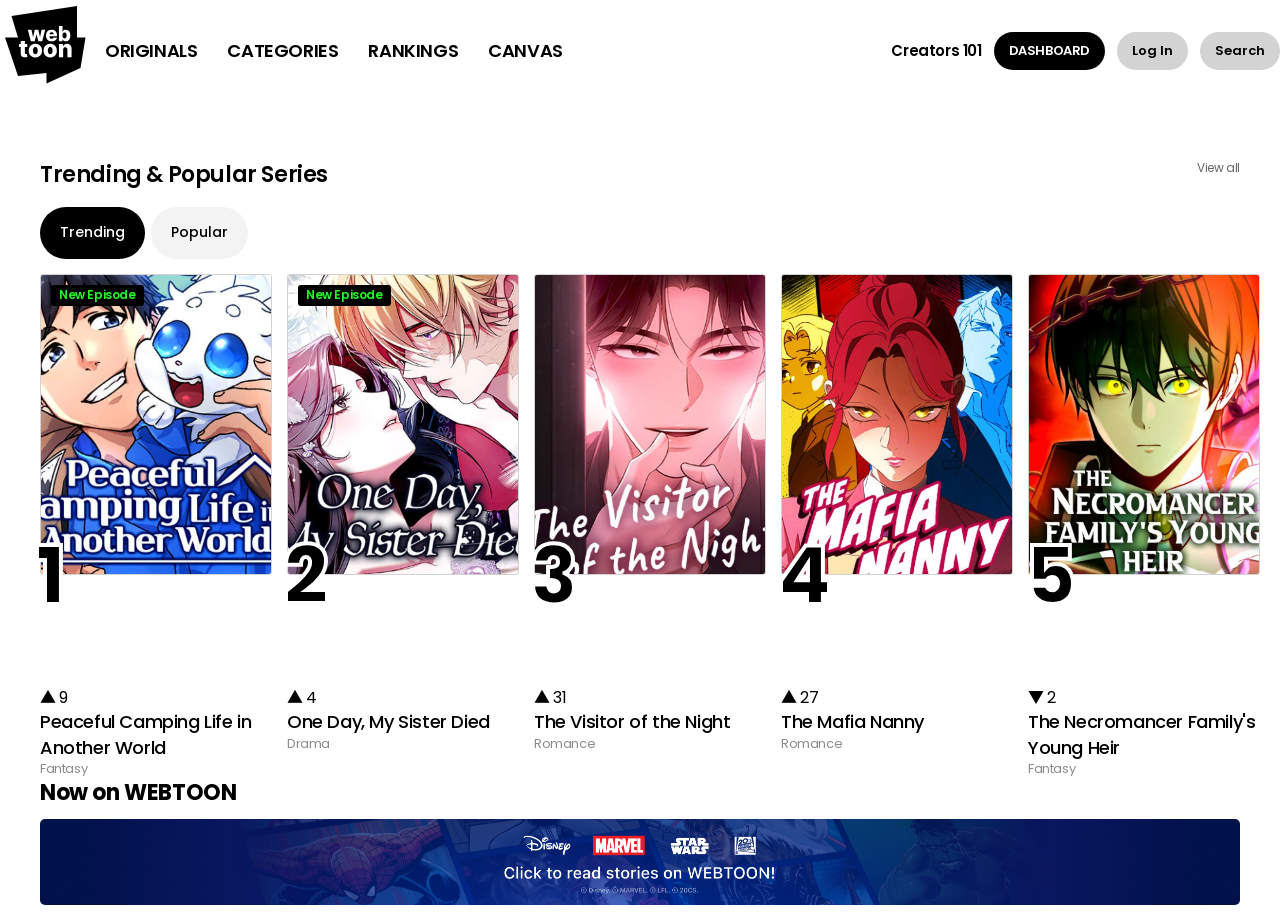
==== index.html @ 9841593d "first-commit" ====
<!doctype html>
<html lang="en">
  <head>
    <meta charset="UTF-8" />
    <meta name="viewport" content="width=device-width, initial-scale=1.0" />
    <title>Webtoons.com</title>
    <link rel="stylesheet" href="./css/reset.css" />
    <link rel="stylesheet" href="./css/common.css" />
  </head>
  <body>
    <header class="page_header">
      <div class= "inner">
        <div class="header_left">
          <h1>
            <a href="/">
              <img src="./images/logo.svg" alt="webtoon" />
            </a>
          </h1>
          <nav class="gnb">
            <ul>
              <li>
                <a href="./originals.html">ORIGINALS</a>
              </li>
              <li>
                <a href="#">CATEGORIES</a>
              </li>
              <li>
                <a href="#">RANKINGS</a>
              </li>
              <li>
                <a href="#">CANVAS</a>
              </li>
            </ul>
          </nav>
        </div>
        <div class="header_right">
          <a href="#" class="creators101">Creators 101</a>
          <a href="#" class="dashboard">DASHBOARD</a>
          <div>
            <button type="button" class="login_btn">Log In</button>
            <article class="modal_login">
              <h2>Log in now and enjoy free comics</h2>
              <p>
                Start reading thousands of free comics with other fans and
                creators!
              </p>
              <ul>
                <li>
                  <a href="#">Continue with Email</a>
                </li>
                <li>
                  <a href="#">Continue with Google</a>
                </li>
                <li>
                  <a href="#">Continue with Apple</a>
                </li>
                <li>
                  <a href="#">Continue with Facebook</a>
                </li>
                <li>
                  <a href="#">Continue with Line</a>
                </li>
                <li>
                  <a href="#">Continue with X</a>
                </li>
              </ul>
              <button type="button">Layer Close</button>
            </article>
          </div>
          <div>
            <button type="button" class="search_btn">Search</button>
            <article class="modal_search">
              <input type="search" placeholder="search series or creators" />
              <div>no results</div>
              <button type="button">Close</button>
            </article>
          </div>
        </div>
    </header>

    <section class="section_trending">
      <header>
        <h2>Trending & Popular Series</h2>
        <a href="https://www.webtoons.com/en/ranking/trending">View all</a>    
      </header>
      <div class="tab_menu_list">
          <button type="button" class="active">Trending</button>
          <button type="button">Popular</button>
      </div> 

      <div class="webtoons_rank_list">
        <ol>
          <li class="new">
            <a
              href="https://www.webtoons.com/en/fantasy/peaceful-camping-life-in-another-world/list?title_no=6674"
            >
              <div class="image_wrap">
                <div class="badge">New Episode</div>
                <img
                  src="./images/1.png" alt="peaceful camping life in another world image" />
              </div>
              <div class="ranking_text">
                <div class="ranking_number">1</div>
                <div class="ranking_change">▲ 9</div>
                <strong>Peaceful Camping Life in Another World</strong>
                <div class="genre">Fantasy</div>
              </div>
            </a>
          </li>
          <li class="new">
            <a
              href="https://www.webtoons.com/en/drama/one-day-my-sister-died/list?title_no=8945"
            >
              <div class="image_wrap">
                <img src="./images/2.png" alt="one day my sister died image" />
                <div class="badge">New Episode</div>
              </div>
              <div class="ranking_text">
                <div class="ranking_meta">
                  <div class="ranking_number">2</div>
                  <div class="ranking_change">▲ 4</div>
                </div>
                <strong>One Day, My Sister Died</strong>
                <div class="genre">Drama</div>
              </div>
            </a>
          </li>
          <li>
            <a
              href="https://www.webtoons.com/en/romance/the-visitor-of-the-night/list?title_no=9371"
            >
              <div class="image_wrap">
                <img src="./images/3.png" alt="the visitor of the night image" />
              </div>
                <div class="ranking_text">
                  <div class="ranking_number">3</div>
                  <div class="ranking_change">▲ 31</div>
                  <strong>The Visitor of the Night</strong>
                  <div class="genre">Romance</div>
                </div>
            </a>
          </li>
          <li>
            <a
              href="https://www.webtoons.com/en/romance/the-mafia-nanny/list?title_no=5879"
            >
             <div class="image_wrap">
                <img src="./images/4.png" alt="the mafia nanny image" />
              </div>
                <div class="ranking_text">
                  <div class="ranking_number">4</div>
                  <div class="ranking_change">▲ 27</div>
                  <strong>The Mafia Nanny</strong>
                  <div class="genre">Romance</div>
                </div>
            </a>
          </li>
          <li>
            <a
              href="https://www.webtoons.com/en/fantasy/the-necromancer-familys-young-heir/list?title_no=7413">
              <div class="image_wrap">
                <img src="./images/5.png" alt="the necromancer family's young heir image" />
              </div>
                <div class="ranking_text">
                  <div class="ranking_number">5</div>
                  <div class="ranking_change">▼ 2</div>
                  <strong>The Necromancer Family's Young Heir</strong>
                  <div class="genre">Fantasy</div>
                </div>
            </a>
          </li>
        </ol>
      </div>
    </section>

    <div class="banner">
      <h3>Now on WEBTOON</h3>
      <a href="https://www.webtoons.com/en/disney">
        <img src="./images/banner.png" alt="view disney stories on webtoon" />
      </a>
    </div>

    <script>
      const btn1 = document.querySelector('.tab_menu_list button:first-child')
      const btn2 = document.querySelector('.tab_menu_list button:last-child')
      btn1.addEventListener('click', (e) => {
        btn2.classList.remove('active')
        e.target.classList.add('active')
      })
      btn2.addEventListener('click', (e) => {
        e.target.classList.add('active')
        btn1.classList.remove('active')
      })
    </script>
  </body>
</html>

<!-- 

section one
 
  h2

 (left)
 button x 2
 
 (right)
 button x1

 ---- top

 comics x n
 ---- bottom




 h3
 banner image

 
-->
---- css/common.css ----
@charset "utf-8";

@import url("https://fonts.googleapis.com/css2?family=Noto+Sans+KR:wght@100..900&family=Poppins:ital,wght@0,100;0,200;0,300;0,400;0,500;0,600;0,700;0,800;0,900;1,100;1,200;1,300;1,400;1,500;1,600;1,700;1,800;1,900&display=swap");

body {
  font-family: "Poppins", "Noto sans kr", Helvetica, sans-serif;
  letter-spacing: -0.4px;
  line-height: 1.4;
}

.page_header {
  background-color: white;
  position: fixed;
  left: 0;
  right: 0;
  top: 0;
  z-index: 9999;
}

.page_header .inner {
  max-width: 1400px;
  width: 100%;
  margin: 0 auto; /* top/bottom. left/right */
  /* background-color: gold; */
  display: flex;
  justify-content: space-between;
}

.gnb a {
  padding: 5px; /* left, right */
  font-size: 18px;
  font-weight: 600;
}

.header_left {
  display: flex;
  gap: 10px;
  /* background-color: blue; */
  align-items: center;
}
.gnb ul {
  display: flex;
  gap: 20px;
}
.header_right {
  font-size: 15px;
  font-weight: 600;
  /*  background-color: red; */
  display: flex;
  gap: 12px;
  align-items: center;
}

.header_right .dashboard {
  border-radius: 40px;
  max-width: 200px;
  background-color: black;
  color: white;
  font-size: 13px;
  font-weight: 600;
  padding: 0 15px;
  line-height: 38px;
  text-align: center;
}

.header_right button {
  border-radius: 40px;
  max-width: 200px;
  background-color: lightgrey;
  font-size: 13px;
  font-weight: 600;
  padding: 0 15px;
  line-height: 38px;
  text-align: center;
}

.header_right .dashboard {
  background-color: black;
  color: white;
}

.modal_login,
.modal_search {
  display: none;
}
.modal_login {
  max-width: 380px;
  border-radius: 20px;
  border-color: lightgrey;
  background-color: white;
  max-height: 550px;
  text-align: center;
}

.modal_login a {
  /* border-color: lightgrey;
  border-width: 1px;
  border-style: solid; */

  border: 1px solid lightgrey;

  border-radius: 5px;
  padding: 10px 30px;
  font-size: 12px;
  display: block;
}

.modal_login h2 {
  font-size: 20px;
}

.modal_login p {
  font-size: 13px;
}

/*
.container {
  width: 1000px;
  background-color: olive;
  height: 120px;
  display: flex;
  column-gap: 20px;
  justify-content: space-between;
  align-items: flex-end;
}

.a {
  background-color: tomato;
}
.b {
  background-color: dodgerblue;
}
.c {
  background-color: pink;
}
  */
/* Trending & Popular series */

.section_trending {
  margin: 160px auto 0;
  width: 100%;
  max-width: 1200px;
}

.section_trending header {
  display: flex;
  justify-content: space-between;
  padding-bottom: 16px;
}

.section_trending h2 {
  font-size: 22px;
  font-weight: 600;
}

.section_trending header a {
  font-size: 12px;
  color: #666;
}
.tab_menu_list {
  display: flex;
  gap: 6px;
  padding: 0 0 15px;
}
.tab_menu_list button {
  font-size: 14px;
  font-weight: 500;
  padding: 0 20px;
  background-color: #f3f3f3;
  height: 52px;
  border-radius: 30px;
}

.tab_menu_list button:hover {
  background-color: #c0c0c0;
}

.tab_menu_list .active {
  background-color: #000;
  color: #fff;
}

.tab_menu_list .active:hover {
  background-color: #000;
}

.webtoons_rank_list ol {
  display: flex;
  gap: 15px;
}

.webtoons_rank_list .new .badge {
  display: block;
}

.webtoons_rank_list .image_wrap {
  width: 232px;
  height: 301px;
  /* outline: 1px solid red; */
  overflow: hidden;
  position: relative;
  border-radius: 3px;
  border: solid rgb(210, 210, 210) 1px;
}

.badge {
  top: 10px;
  left: 10px;
  position: absolute;
  display: none;
  background-color: black;
  color: #24f627;
  font-size: 12px;
  font-weight: 600;
  padding: 2px 8px;
  border-radius: 3px;
}

.webtoons_rank_list .image_wrap img {
  width: 100%;
  height: 100%;
  object-fit: cover;
  /* 왜 맥스 윗드 맥스 하잇은 적용이 안되는지?*/
  /* cover, contain, fill, none, scale down*/
}

.ranking_text strong {
  font-weight: 500;
  font-size: 18px;
}

.ranking_number {
  font-size: 80px;
  font-weight: 800;
  position: relative;
  top: -55px;
  bottom: -55px;
  left: -4px;
  -webkit-text-stroke: 4px white; /* Thickness and border color */
}

.genre {
  color: #8c8c8c;
  font-size: 13px;
}

.banner {
  max-width: 1200px;
  display: flex;
  flex-direction: column;
  margin: 0 auto;
}

.banner h3 {
  font-size: 22px;
  font-weight: bold;
  margin: 0px 0 10px 0;
}

.banner img {
  border-radius: 5px;
  width: 100%;
}
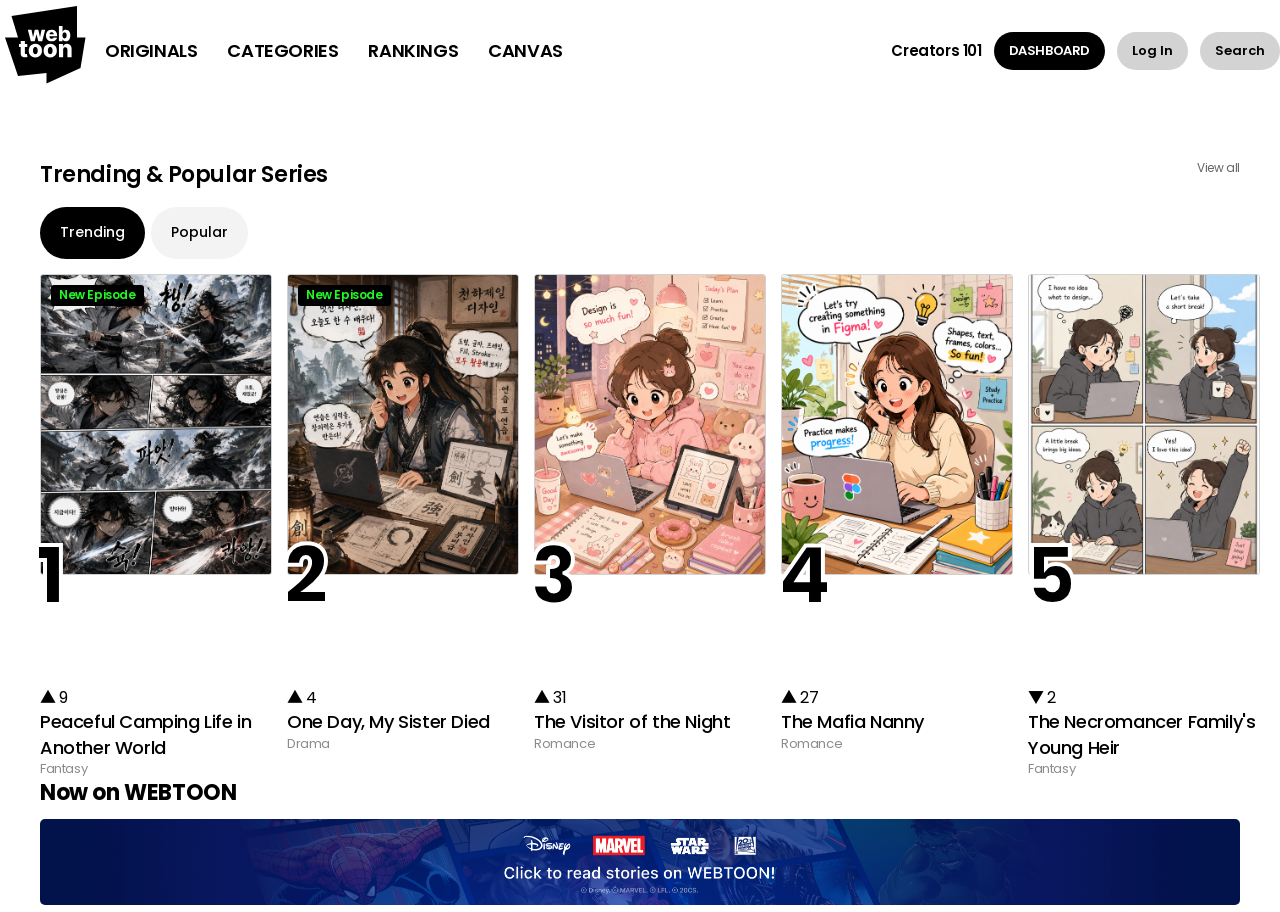
==== commit 42e11a37: "index update" ====
--- a/index.html
+++ b/index.html
@@ -115,7 +115,7 @@
                 <img src="./images/2.png" alt="one day my sister died image" />
                 <div class="badge">New Episode</div>
               </div>
-              <div class="ranking_text">
+              <div class="ranking_text"> <!-- relative- margin top -55 to the top-->
                 <div class="ranking_meta">
                   <div class="ranking_number">2</div>
                   <div class="ranking_change">▲ 4</div>
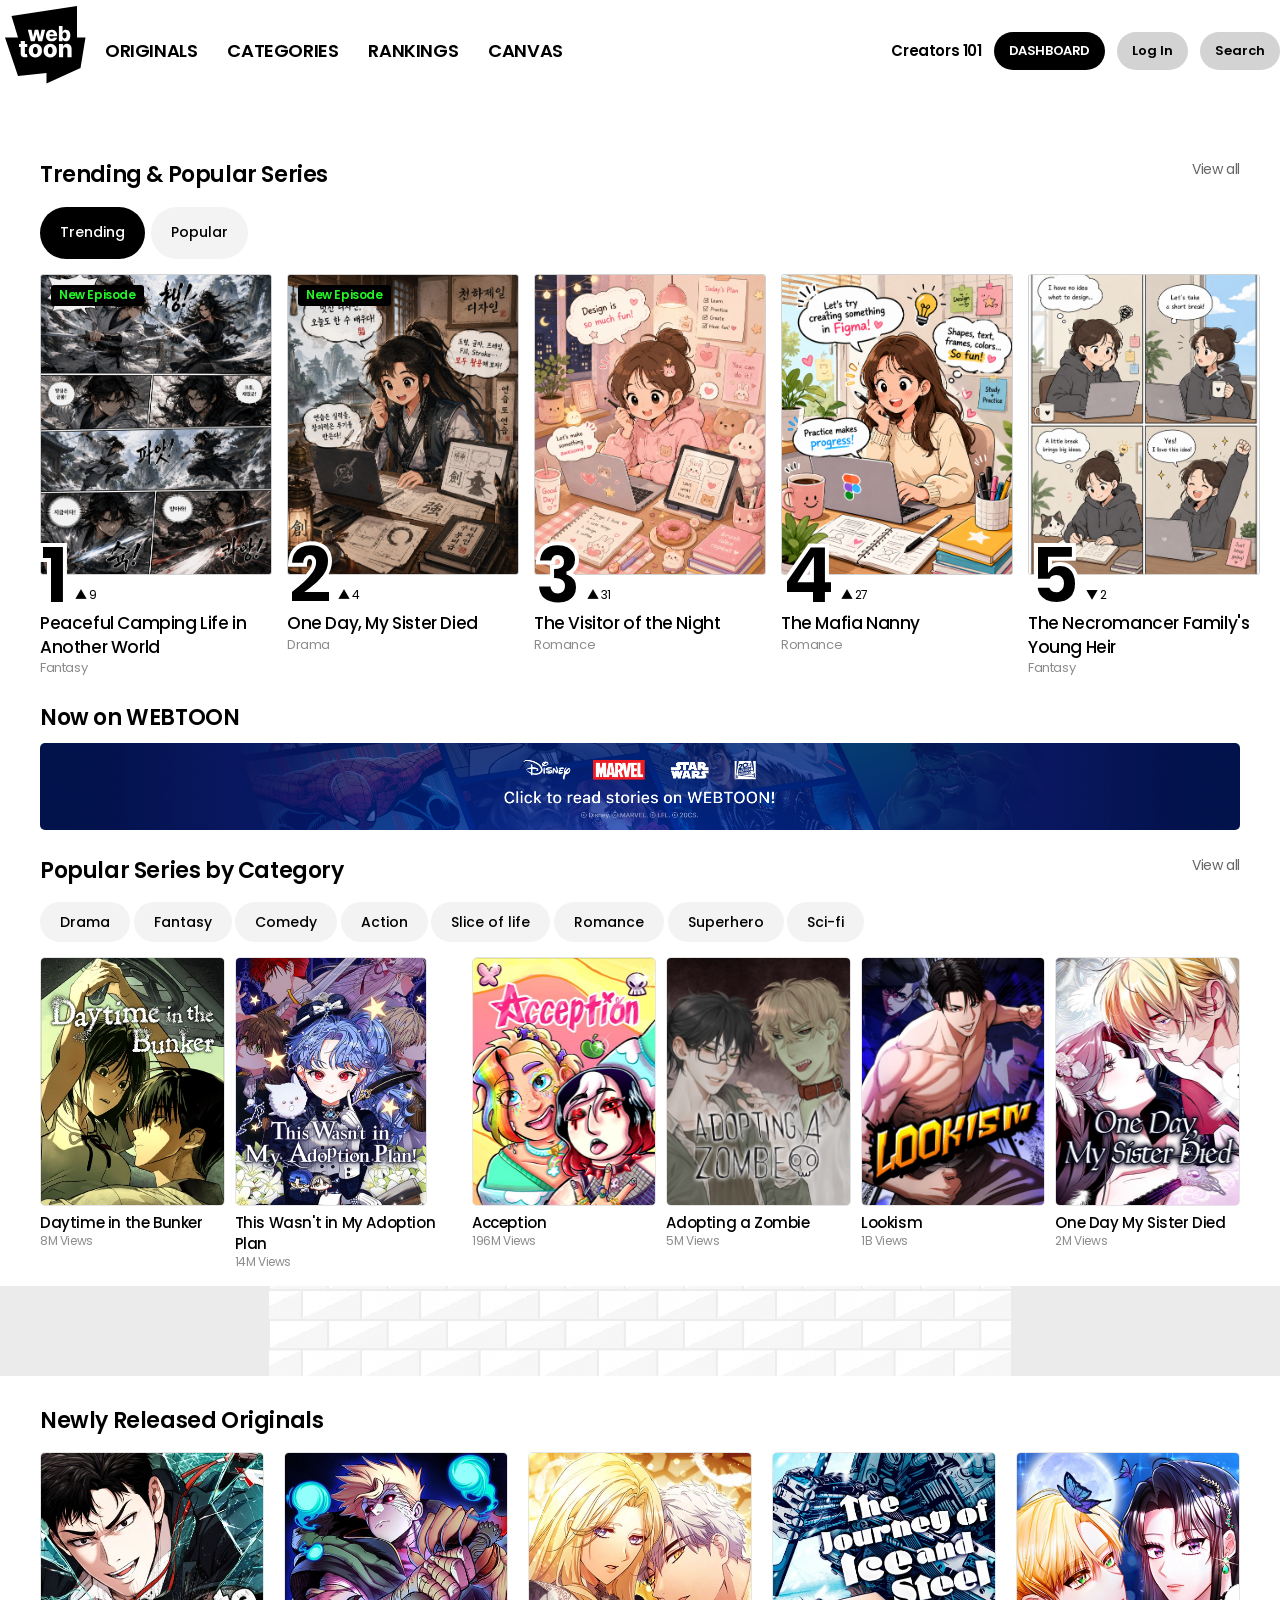
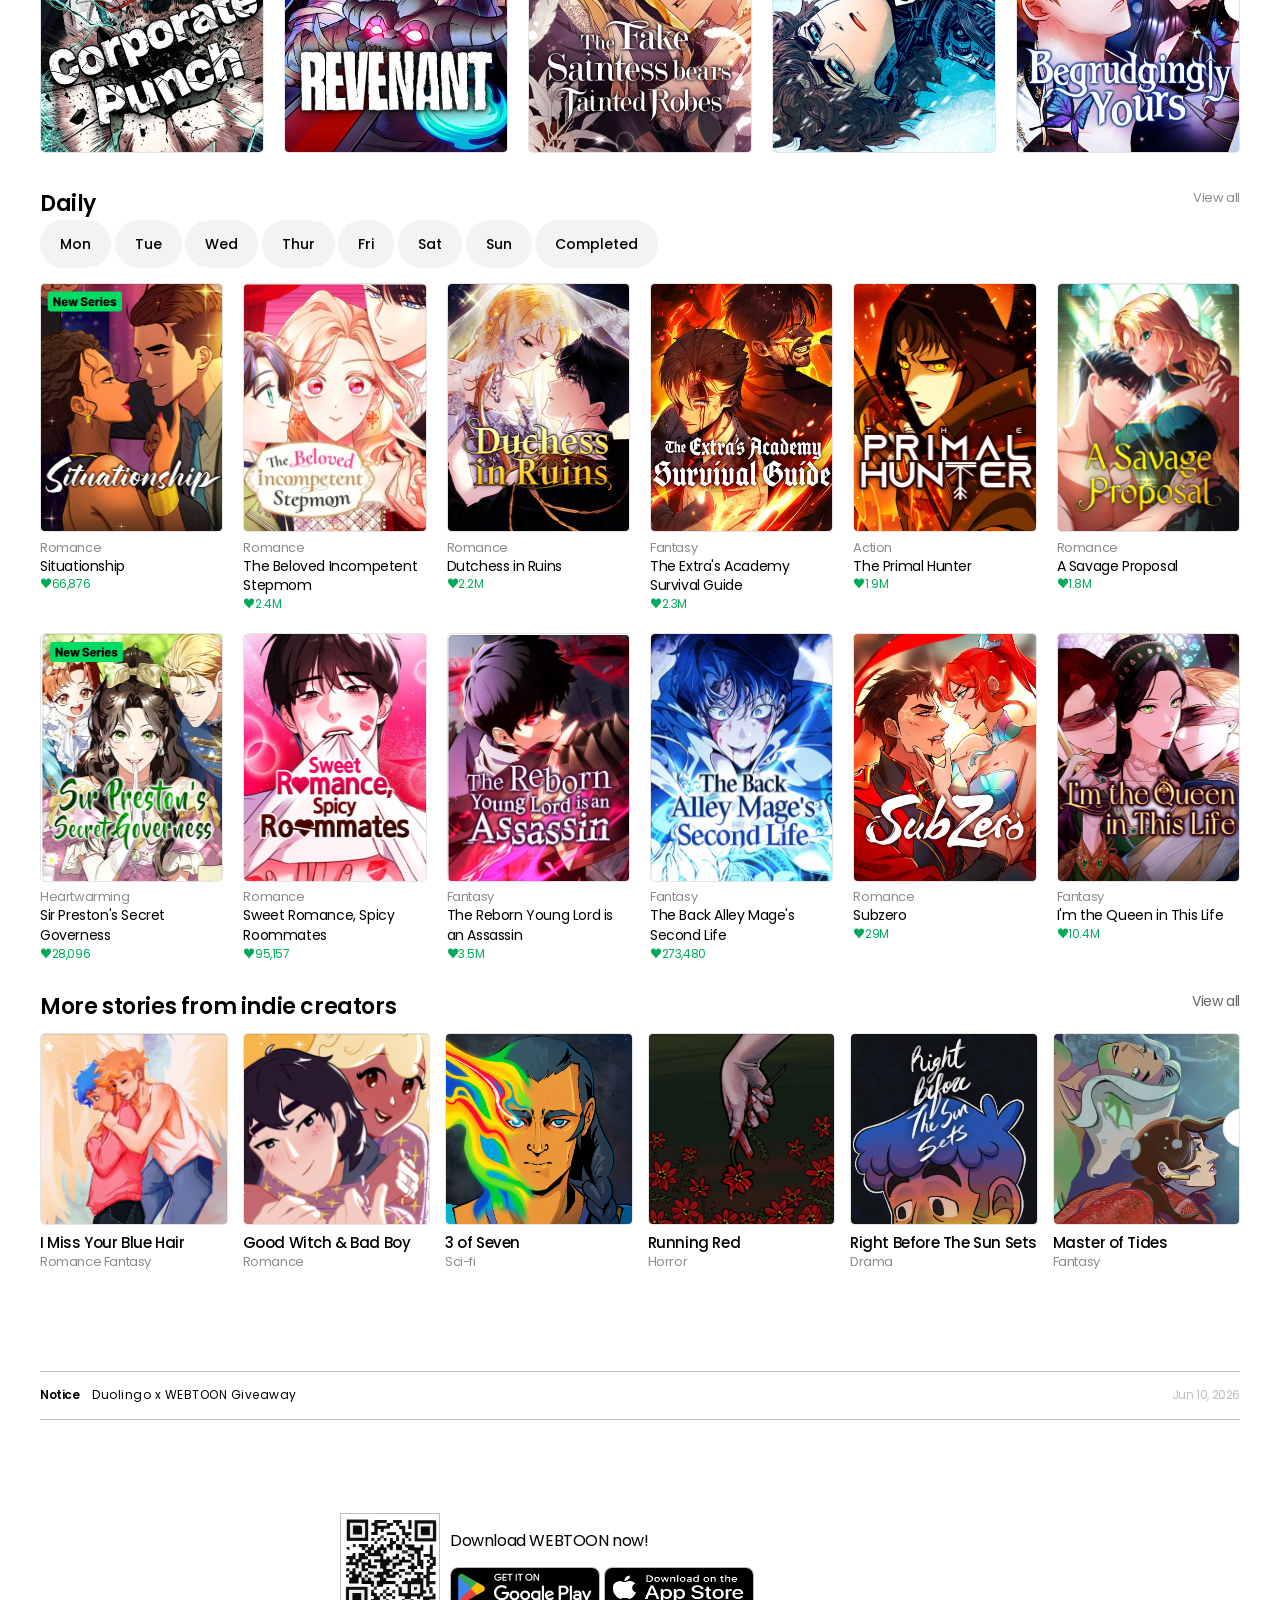
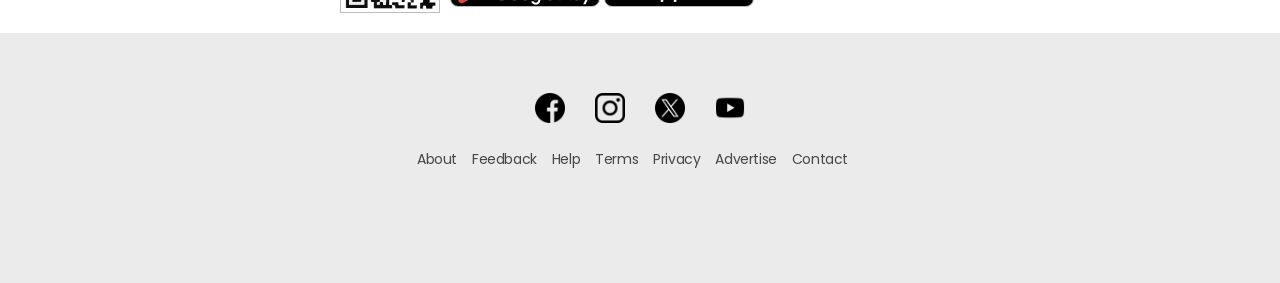
==== commit e9468d95: "first commit" ====
--- a/index.html
+++ b/index.html
@@ -83,27 +83,32 @@
         <h2>Trending & Popular Series</h2>
         <a href="https://www.webtoons.com/en/ranking/trending">View all</a>    
       </header>
+
       <div class="tab_menu_list">
           <button type="button" class="active">Trending</button>
           <button type="button">Popular</button>
       </div> 
 
-      <div class="webtoons_rank_list">
+      <div class="webtoons_list">
         <ol>
           <li class="new">
             <a
               href="https://www.webtoons.com/en/fantasy/peaceful-camping-life-in-another-world/list?title_no=6674"
             >
               <div class="image_wrap">
-                <div class="badge">New Episode</div>
                 <img
                   src="./images/1.png" alt="peaceful camping life in another world image" />
+                <div class="badge">New Episode</div>
               </div>
-              <div class="ranking_text">
-                <div class="ranking_number">1</div>
-                <div class="ranking_change">▲ 9</div>
-                <strong>Peaceful Camping Life in Another World</strong>
-                <div class="genre">Fantasy</div>
+              <div class="toons_contents">
+                <div class="ranking">
+                  <strong>1</strong>
+                  <div class="rank_change">▲ 9</div>
+                </div>
+                <div class="toons_info">
+                  <h3>Peaceful Camping Life in Another World</h3>
+                  <div class="genre">Fantasy</div>
+                </div>
               </div>
             </a>
           </li>
@@ -115,13 +120,15 @@
                 <img src="./images/2.png" alt="one day my sister died image" />
                 <div class="badge">New Episode</div>
               </div>
-              <div class="ranking_text"> <!-- relative- margin top -55 to the top-->
-                <div class="ranking_meta">
-                  <div class="ranking_number">2</div>
-                  <div class="ranking_change">▲ 4</div>
-                </div>
-                <strong>One Day, My Sister Died</strong>
-                <div class="genre">Drama</div>
+              <div class="toons_contents"> <!-- relative- margin top -55 to the top-->
+                <div class="ranking">
+                  <strong>2</strong>
+                  <div class="rank_change">▲ 4</div>
+                </div>
+                <div class="toons_info">
+                  <h3>One Day, My Sister Died</h3>
+                  <div class="genre">Drama</div>
+                </div>
               </div>
             </a>
           </li>
@@ -132,11 +139,15 @@
               <div class="image_wrap">
                 <img src="./images/3.png" alt="the visitor of the night image" />
               </div>
-                <div class="ranking_text">
-                  <div class="ranking_number">3</div>
-                  <div class="ranking_change">▲ 31</div>
-                  <strong>The Visitor of the Night</strong>
-                  <div class="genre">Romance</div>
+                <div class="toons_contents">
+                  <div class="ranking">
+                    <strong>3</strong>
+                    <div class="rank_change">▲ 31</div>
+                  </div>
+                  <div class="toons_info">
+                    <h3>The Visitor of the Night</h3>
+                    <div class="genre">Romance</div>
+                  </div>
                 </div>
             </a>
           </li>
@@ -147,11 +158,15 @@
              <div class="image_wrap">
                 <img src="./images/4.png" alt="the mafia nanny image" />
               </div>
-                <div class="ranking_text">
-                  <div class="ranking_number">4</div>
-                  <div class="ranking_change">▲ 27</div>
-                  <strong>The Mafia Nanny</strong>
-                  <div class="genre">Romance</div>
+                <div class="toons_contents">
+                  <div class="ranking">
+                    <strong>4</strong>
+                    <div class="rank_change">▲ 27</div>
+                  </div>
+                  <div class="toons_info">
+                    <h3>The Mafia Nanny</h3>
+                    <div class="genre">Romance</div>
+                  </div>
                 </div>
             </a>
           </li>
@@ -161,11 +176,15 @@
               <div class="image_wrap">
                 <img src="./images/5.png" alt="the necromancer family's young heir image" />
               </div>
-                <div class="ranking_text">
-                  <div class="ranking_number">5</div>
-                  <div class="ranking_change">▼ 2</div>
-                  <strong>The Necromancer Family's Young Heir</strong>
-                  <div class="genre">Fantasy</div>
+                <div class="toons_contents">
+                  <div class="ranking">
+                    <strong>5</strong>
+                    <div class="rank_change">▼ 2</div>
+                  </div>
+                  <div class="toons_info">
+                    <h3>The Necromancer Family's Young Heir</h3>
+                    <div class="genre">Fantasy</div>
+                  </div>
                 </div>
             </a>
           </li>
@@ -174,11 +193,507 @@
     </section>
 
     <div class="banner">
-      <h3>Now on WEBTOON</h3>
+      <h2>Now on WEBTOON</h2>
       <a href="https://www.webtoons.com/en/disney">
         <img src="./images/banner.png" alt="view disney stories on webtoon" />
       </a>
     </div>
+
+    <section class="category">
+      <header>
+        <h2> Popular Series by Category</h2>
+        <a href="https://www.webtoons.com/en/ranking/originals?subTabGenreCode=DRAMA">View all</a>
+      </header>
+
+    <div class="category_tab">
+      <button type="button">Drama</button>
+      <button type="button">Fantasy</button>
+      <button type="button">Comedy</button>
+      <button type="button">Action</button>
+      <button type="button">Slice of life</button>
+      <button type="button">Romance</button>
+      <button type="button">Superhero</button>
+      <button type="button">Sci-fi</button>
+    </div>
+
+    <div class="category_list">
+     <div class="drama_list">
+      <ul>
+        <li>
+          <a href="https://www.webtoons.com/en/drama/daytime-in-the-bunker/list?title_no=9842">
+            <img src="./images/6.png" alt="Daytime in the Bunker">
+            <h3>Daytime in the Bunker</h3>
+            <p>8M Views</p>
+          </a>
+        </li>
+        <li>
+          <a href="https://www.webtoons.com/en/drama/this-wasnt-in-my-adoption-plan/list?title_no=7566">
+            <img src="./images/7.png" alt="This Wasn't in My Adoption Plan">
+            <h3>This Wasn't in My Adoption Plan</h3>
+            <p>14M Views</p>
+          </a>
+        </li>
+        <li>
+          <a href="https://www.webtoons.com/en/drama/acception/list?title_no=1513">
+            <img src="./images/8.png" alt="Acception">
+            <h3>Acception</h3>
+            <p>196M Views</p>
+          </a>
+        </li>
+        <li>
+           <a href="https://www.webtoons.com/en/drama/adopting-a-zombie/list?title_no=7062">
+            <img src="./images/9.png" alt="Adopting a Zombie">
+            <h3>Adopting a Zombie</h3>
+            <p>5M Views</p>
+          </a>
+        </li>
+        <li>
+          <a href="https://www.webtoons.com/en/drama/lookism/list?title_no=1049">
+            <img src="./images/10.png" alt="Lookism">
+            <h3>Lookism</h3>
+            <p>1B Views</p>
+          </a>
+        </li>
+        <li>
+          <a href="https://www.webtoons.com/en/drama/one-day-my-sister-died/list?title_no=8945">
+            <img src="./images/11.png" alt="One Day My Sister Died">
+            <h3>One Day My Sister Died</h3>
+            <p>2M Views</p>
+          </a>
+        </li>
+      </ul>
+    </div>
+  </div>
+
+  <!--
+    <div class="fantasy_list">
+      <ul>
+        <li>
+          <a href="https://www.webtoons.com/en/fantasy/osora/list?title_no=6202">
+            <img src="./images/12.png" alt="Osora">
+            <h3>Osora</h3>
+            <p>192M Views</p>
+          </a>
+        </li>
+        <li>The Knight Only Lives Today</li>
+          <a href="https://www.webtoons.com/en/fantasy/the-knight-only-lives-today/list?title_no=6672">
+            <img src="./images/13.png" alt="The Knight Only Lives Today">
+            <h3>The Knight Only Lives Today</h3>
+            <p>38M Views</p>
+          </a>
+        <li>The Patron of Villains
+          <a href="https://www.webtoons.com/en/fantasy/the-patron-of-villains/list?title_no=9321">
+            <img src="./images/14.png" alt="The Patron of Villains">
+            <h3>The Patron of Villains</h3>
+            <p>11M Views</p>
+          </a>
+        </li>
+        <li>A Spell for Smith
+           <a href="https://www.webtoons.com/en/fantasy/a-spell-for-a-smith/list?title_no=6078">
+            <img src="./images/15.png" alt="The Patron of Villains">
+            <h3>A Spell for Smith</h3>
+            <p>24M Views</p>
+          </a>
+        </li>
+        <li>Surviving the Game as a Barbarian
+          <a href="https://www.webtoons.com/en/fantasy/surviving-the-game-as-a-barbarian/list?title_no=5515">
+            <img src="./images/16.png" alt="The Patron of Villains">
+            <h3>Surviving the Game as a Barbarian</h3>
+            <p>58M Views</p>
+          </a>
+        </li>
+        <li>The Extra's Academy Survival Guide
+           <a href="https://www.webtoons.com/en/fantasy/the-extras-academy-survival-guide/list?title_no=6465">
+            <img src="./images/17.png" alt="The Patron of Villains">
+            <h3>The Extra's Academy Survival Guide</h3>
+            <p>38M Views</p>
+          </a>
+        </li>
+      </ul>
+    </div>
+
+    <div class="comedy_list">
+      <ul>
+        <li>Swolemates
+          <a href="https://www.webtoons.com/en/comedy/swolemates/list?title_no=5112">
+            <img src="./images/18.png" alt="The Patron of Villains">
+            <h3>Swolemates</h3>
+            <p>58M Views</p>
+          </a>
+        </li>
+        <li>Cinderella Boy
+          <a href="https://www.webtoons.com/en/comedy/cinderella-boy/list?title_no=5912">
+            <img src="./images/19.png" alt="The Patron of Villains">
+            <h3>Cinderella Boy</h3>
+            <p>29M Views</p>
+          </a>
+        </li>
+        <li>Change Your Story
+          <a href="https://www.webtoons.com/en/comedy/change-your-story/list?title_no=7591">
+            <img src="./images/20.png" alt="The Patron of Villains">
+            <h3>Change Your Story</h3>
+            <p>13M Views</p>
+          </a>
+        </li>
+        <li>+99 Reinforced Wooden Stick
+           <a href="https://www.webtoons.com/en/comedy/99-reinforced-wooden-stick/list?title_no=4286">
+            <img src="./images/21.png" alt="The Patron of Villains">
+            <h3>+99 Reinforced Wooden Stick</h3>
+            <p>57M Views</p>
+          </a>
+        </li>
+        <li>Normal Duke
+          <a href="https://www.webtoons.com/en/comedy/normal-duke/list?title_no=8513">
+            <img src="./images/22.png" alt="The Patron of Villains">
+            <h3>Normal Duke</h3>
+            <p>4M Views</p>
+          </a>
+        </li>
+        <li>Introverted Us
+          <a href="https://www.webtoons.com/en/comedy/introverted-us/list?title_no=6851">
+            <img src="./images/23.png" alt="The Patron of Villains">
+            <h3>Introverted Us</h3>
+            <p>17M Views</p>
+          </a>
+        </li>
+      </ul>
+    </div>
+
+    <div class="action_list">
+      <ul>
+        <li>Fog Land</li>
+        <li>Eleceed</li>
+        <li>The Stellar Swordmaster</li>
+        <li>Too Many Heros for the Demon Lord</li>
+        <li>The Regressed Mercenary Has a Plan</li>
+        <li>Teenage Mercernary</li>
+      </ul>
+    </div>
+    <div class="sol_list">
+       <ul>
+        <li>It'll Be Okay</li>
+        <li>Batman: Wayne Family Adventures</li>
+        <li>Cherry Waves</li>
+        <li>Love Notes for Me?</li>
+        <li>Plus One</li>
+        <li>Preppity</li>
+      </ul>
+    </div>
+    <div class="romance_list">
+       <ul>
+        <li>The Mafia Nanny</li>
+        <li>Lovebites</li>
+        <li>Situationship</li>
+        <li>Tears on a Withered Flower</li>
+        <li>Love 4 a Walk</li>
+        <li>Star Catcher</li>
+      </ul>
+    </div>
+    <div class="superhero_list">
+       <ul>
+        <li>unOrdinary</li>
+        <li>The Superhuman Era</li>
+        <li>Mile Morales: Spiderman</li>
+        <li>Ultimate X-Men</li>
+        <li>Daredevil(2019)</li>
+        <li>Urban Animal</li>
+      </ul>
+    </div>
+    <div class="scifi_list">
+       <ul>
+        <li>In the Bleak Midwinter;</li>
+        <li>Sirus of Earth</li>
+        <li>City of Blank</li>
+        <li>The Journey of Ice and Steel</li>
+        <li>False Paradise</li>
+        <li>Grand Finale</li>
+      </ul>
+    </div>
+-->
+    </section>
+
+    <div class="block">
+      <img src="./images/block.png" alt="block image">
+    </div>
+
+    <section class="new_released">
+    <h2>Newly Released Originals</h2>
+    <ul>
+      <li>
+        <a href="https://www.webtoons.com/en/action/corporate-punch/list?title_no=10337">
+          <img src="./images/24.png" alt="corporate punch">
+        </a>
+      </li>
+      <li>
+        <a href="https://www.webtoons.com/en/action/revenant/list?title_no=8128">
+          <img src="./images/25.png" alt="revenant">
+        </a>
+      </li>
+       <li>
+        <a href="https://www.webtoons.com/en/romance/the-fake-saintess-bears-tainted-robes/list?title_no=10297">
+          <img src="./images/26.png" alt="the fake saintess bears tainted robes">
+        </a>
+      </li>
+      <li>
+        <a href="https://www.webtoons.com/en/sf/the-journey-of-ice-and-steel/list?title_no=10250">
+          <img src="./images/27.png" alt="the journey of ice and steel">
+        </a>
+      </li>
+      <li>
+        <a href="https://www.webtoons.com/en/romance/begrudgingly-yours/list?title_no=10279">
+          <img src="./images/28.png" alt="begrudgingly yours">
+        </a>
+      </li>
+    </ul>
+    </section>
+
+    <section class="daily">
+      <header>
+        <h2>Daily</h2>
+        <a href="https://www.webtoons.com/en/originals/friday">View all</a>
+      </header>
+
+      <div class="daily_tab">
+          <button type="button" class="active">Mon</button>
+          <button type="button">Tue</button>
+          <button type="button">Wed</button>
+          <button type="button">Thur</button>
+          <button type="button">Fri</button>
+          <button type="button">Sat</button>
+          <button type="button">Sun</button>
+          <button type="button">Completed</button>
+      </div> 
+
+      <div class="daily_list">
+        <div class="monday_list">
+          <ul>
+            <li>
+              <a href="https://www.webtoons.com/en/romance/situationship/list?title_no=10009">
+                <img src="./images/mon1.png" alt="situationship">
+                <div class="monday_info">
+                  <div class="genre">Romance</div>
+                  <h3>Situationship</h3>
+                  <p>♥66,876</p>
+                </div>
+              </a>
+            </li>
+            <li>
+               <a href="https://www.webtoons.com/en/romance/the-beloved-incompetent-stepmom/list?title_no=7492">
+                <img src="./images/mon2.png" alt="The Beloved Incompetent Stepmom">
+                <div class="monday_info">
+                  <div class="genre">Romance</div>
+                  <h3>The Beloved Incompetent Stepmom</h3>
+                  <p>♥2.4M</p>
+                </div>
+              </a>
+            </li>
+            <li>
+              <a href="https://www.webtoons.com/en/romance/duchess-in-ruins/list?title_no=7109">
+                <img src="./images/mon3.png" alt="The Dutchess in Ruin">
+                <div class="monday_info">
+                  <div class="genre">Romance</div>
+                  <h3>Dutchess in Ruins</h3>
+                  <p>♥2.2M</p>
+                </div>
+              </a>
+            </li>
+            <li>
+              <a href="https://www.webtoons.com/en/fantasy/the-extras-academy-survival-guide/list?title_no=6465">
+                <img src="./images/mon4.png" alt="The Extra's Academy Survival Guide">
+                <div class="monday_info">
+                  <div class="genre">Fantasy</div>
+                  <h3>The Extra's Academy Survival Guide</h3>
+                  <p>♥2.3M</p>
+                </div>
+              </a>
+            </li>
+            <li>
+              <a href="https://www.webtoons.com/en/action/the-primal-hunter/list?title_no=5970">
+                <img src="./images/mon5.png" alt="The Primal Hunter">
+                <div class="monday_info">
+                  <div class="genre">Action</div>
+                  <h3>The Primal Hunter</h3>
+                  <p>♥1.9M</p>
+                </div>
+              </a>
+            </li>
+            <li>
+              <a href="https://www.webtoons.com/en/romance/a-savage-proposal/list?title_no=7121">
+                <img src="./images/mon6.png" alt="A Savage Proposal">
+                <div class="monday_info">
+                  <div class="genre">Romance</div>
+                  <h3>A Savage Proposal</h3>
+                  <p>♥1.8M</p>
+                </div>
+              </a>
+            </li>
+            <li>
+              <a href="https://www.webtoons.com/en/heartwarming/sir-prestons-secret-governess/list?title_no=10255">
+                <img src="./images/mon7.png" alt="Sir Preston's Secret Governess">
+                <div class="monday_info">
+                  <div class="genre">Heartwarming</div>
+                  <h3>Sir Preston's Secret Governess</h3>
+                  <p>♥28,096</p>
+                </div>
+              </a>
+            </li>
+            <li>
+              <a href="https://www.webtoons.com/en/romance/sweet-romance-spicy-roommates/list?title_no=9578">
+                <img src="./images/mon8.png" alt="Sweet Romance, Spicy Roommates">
+                <div class="monday_info">
+                  <div class="genre">Romance</div>
+                  <h3>Sweet Romance, Spicy Roommates</h3>
+                  <p>♥95,157</p>
+                </div>
+              </a>
+            </li>
+            <li>
+              <a href="https://www.webtoons.com/en/fantasy/the-reborn-young-lord-is-an-assassin/list?title_no=6107">
+                <img src="./images/mon9.png" alt="The Reborn Young Lord is an Assassin">
+                <div class="monday_info">
+                  <div class="genre">Fantasy</div>
+                  <h3>The Reborn Young Lord is an Assassin</h3>
+                  <p>♥3.5M</p>
+                </div>
+              </a>
+            </li>
+            <li>
+              <a href="https://www.webtoons.com/en/fantasy/the-back-alley-mages-second-life/list?title_no=9175">
+                <img src="./images/mon10.png" alt="The Back Alley Mage's Second Life">
+                <div class="monday_info">
+                  <div class="genre">Fantasy</div>
+                  <h3>The Back Alley Mage's Second Life</h3>
+                  <p>♥273,480</p>
+                </div>
+              </a>
+            </li>
+            <li>
+              <a href="https://www.webtoons.com/en/romance/subzero/list?title_no=1468">
+                <img src="./images/mon11.png" alt="Subzero">
+                <div class="monday_info">
+                  <div class="genre">Romance</div>
+                  <h3>Subzero</h3>
+                  <p>♥29M</p>
+                </div>
+              </a>
+            </li>
+            <li>
+              <a href="https://www.webtoons.com/en/fantasy/im-the-queen-in-this-life/list?title_no=4886">
+                <img src="./images/mon12.png" alt="I'm the Queen in This Life">
+                <div class="monday_info">
+                  <div class="genre">Fantasy</div>
+                  <h3>I'm the Queen in This Life</h3>
+                  <p>♥10.4M</p>
+                </div>
+              </a>
+            </li>
+          </ul>
+        </div>
+      </div>
+    </section>
+
+    <section class="indie_creators">
+      <header>
+        <h2>More stories from indie creators</h2>
+        <a href="https://www.webtoons.com/en/canvas">View all</a>
+      </header>
+      
+      <ul>
+        <li>
+          <a href="https://www.webtoons.com/en/canvas/i-miss-your-blue-hair/list?title_no=1009129">
+            <img src="./images/i1.png" alt="I Miss Your Blue Hair">
+            <h3>I Miss Your Blue Hair</h3>
+            <p>Romance Fantasy</p>
+          </a>
+        </li>
+        <li>
+          <a href="https://www.webtoons.com/en/canvas/good-witch-bad-boy/list?title_no=10930279">
+            <img src="./images/i2.png" alt="Good Witch & Bad Boy">
+            <h3>Good Witch & Bad Boy</h3>
+            <p>Romance</p>
+          </a>
+        </li>
+        <li>
+          <a href="https://www.webtoons.com/en/canvas/3-of-seven/list?title_no=1112589">
+            <img src="./images/i3.png" alt="3 of Seven">
+            <h3>3 of Seven</h3>
+            <p>Sci-fi</p>
+          </a>
+        </li>
+        <li>
+          <a href="https://www.webtoons.com/en/canvas/running-red/list?title_no=1115539">
+            <img src="./images/i4.png" alt="Running Red">
+            <h3>Running Red</h3>
+            <p>Horror</p>
+          </a>
+        </li>
+        <li>
+          <a href="https://www.webtoons.com/en/canvas/right-before-the-sun-sets/list?title_no=1079151">
+            <img src="./images/i5.png" alt="Right Before The Sun Sets">
+            <h3>Right Before The Sun Sets</h3>
+            <p>Drama</p>
+          </a>
+        </li>
+        <li>
+          <a href="https://www.webtoons.com/en/canvas/master-of-tides/list?title_no=488869">
+            <img src="./images/i6.png" alt="Master of Tides">
+            <h3>Master of Tides</h3>
+            <p>Fantasy</p>
+          </a>
+        </li>
+      </ul>
+    </section>
+    
+    <section class="notice">
+      <div class="notice_left">
+        <a href="https://www.webtoons.com/en/notice/list" class="notice_bold">Notice</a>
+        <a href="https://www.webtoons.com/en/notice/detail?noticeNo=3686" class="duolingo">Duolingo x WEBTOON Giveaway</a>
+      </div>
+       <p>Jun 10, 2026</p>
+    </section>
+
+    <section class="download">
+      <img src="./images/barcode.png" alt="qr code" class="qr_code">
+      <div class="download_store">
+        <p>Download WEBTOON now!</p>
+        <div class="download_buttons">
+          <a href="https://play.google.com/store/apps/details?id=com.naver.linewebtoon&referrer=utm_source%3Dlinewebtoon%26utm_medium%3Dmobileweb">
+            <img src="./images/googleplay.png" alt="download on google play">
+          </a>
+          <a href="https://apps.apple.com/us/app/webtoon-manga-comics-manhwa/id894546091">
+            <img src="./images/appstore.png" alt="download on app store">
+          </a>
+        </div>
+      </div>
+    </section>
+
+    <footer>
+      <div class="footer_icons">
+        <a href="https://www.facebook.com/webtoonofficial/">
+          <img src="./images/facebook.png" alt="facebook logo">
+        </a>
+        <a href="https://www.instagram.com/webtoonofficial/">
+          <img src="./images/instagram.png" alt="instagram logo">
+        </a>
+        <a href="https://x.com/webtoonofficial">
+          <img src="./images/twitter.png" alt="x logo">
+        </a>
+        <a href="https://www.youtube.com/webtoonofficial">
+          <img src="./images/youtube.png" alt="youtube logo">
+        </a>
+      </div>
+
+      <div class="footer_info">
+        <a href="https://about.webtoon.com/">About</a>
+        <a href="https://webtoon.zendesk.com/hc/en-us/requests/new">Feedback</a>
+        <a href="https://webtoon.zendesk.com/hc/en-us">Help</a>
+        <a href="https://www.webtoons.com/en/terms">Terms</a>
+        <a href="https://www.webtoons.com/en/terms/privacyPolicy">Privacy</a>
+        <a href="https://advertising.webtoon.com/en/home">Advertise</a>
+        <a href="https://www.webtoons.com/en/contact">Contact</a>
+        <button class="language"></button>
+      </div>
+    </footer>
 
     <script>
       const btn1 = document.querySelector('.tab_menu_list button:first-child')
@@ -194,29 +709,3 @@
     </script>
   </body>
 </html>
-
-<!-- 
-
-section one
- 
-  h2
-
- (left)
- button x 2
- 
- (right)
- button x1
-
- ---- top
-
- comics x n
- ---- bottom
-
-
-
-
- h3
- banner image
-
- 
--->
--- a/css/common.css
+++ b/css/common.css
@@ -154,7 +154,7 @@
 }
 
 .section_trending header a {
-  font-size: 12px;
+  font-size: 14px;
   color: #666;
 }
 .tab_menu_list {
@@ -184,16 +184,29 @@
   background-color: #000;
 }
 
-.webtoons_rank_list ol {
+.webtoons_list ol {
   display: flex;
   gap: 15px;
 }
 
-.webtoons_rank_list .new .badge {
+.webtoons_list .new .badge {
   display: block;
 }
 
-.webtoons_rank_list .image_wrap {
+.badge {
+  top: 10px;
+  left: 10px;
+  position: absolute;
+  display: none;
+  background-color: black;
+  color: #24f627;
+  font-size: 12px;
+  font-weight: 600;
+  padding: 2px 8px;
+  border-radius: 3px;
+}
+
+.webtoons_list .image_wrap {
   width: 232px;
   height: 301px;
   /* outline: 1px solid red; */
@@ -203,20 +216,7 @@
   border: solid rgb(210, 210, 210) 1px;
 }
 
-.badge {
-  top: 10px;
-  left: 10px;
-  position: absolute;
-  display: none;
-  background-color: black;
-  color: #24f627;
-  font-size: 12px;
-  font-weight: 600;
-  padding: 2px 8px;
-  border-radius: 3px;
-}
-
-.webtoons_rank_list .image_wrap img {
+.webtoons_list .image_wrap img {
   width: 100%;
   height: 100%;
   object-fit: cover;
@@ -224,19 +224,37 @@
   /* cover, contain, fill, none, scale down*/
 }
 
-.ranking_text strong {
-  font-weight: 500;
-  font-size: 18px;
-}
-
-.ranking_number {
+.toons_contents {
+  position: relative;
+  margin-top: -55px;
+}
+
+.toons_contents .ranking {
+  display: flex;
+  gap: 5px;
+  align-items: center;
+}
+
+.toons_contents strong {
   font-size: 80px;
   font-weight: 800;
+  -webkit-text-stroke: 4px white; /* Thickness and border color */
+}
+
+.toons_contents .rank_change {
   position: relative;
-  top: -55px;
-  bottom: -55px;
-  left: -4px;
-  -webkit-text-stroke: 4px white; /* Thickness and border color */
+  top: 20px;
+  font-size: 12px;
+}
+
+.toons_info {
+  position: relative;
+  margin-top: -20px;
+}
+
+.toons_contents h3 {
+  font-weight: 500;
+  font-size: 17px;
 }
 
 .genre {
@@ -251,13 +269,292 @@
   margin: 0 auto;
 }
 
-.banner h3 {
+.banner h2 {
   font-size: 22px;
-  font-weight: bold;
+  font-weight: 600;
   margin: 0px 0 10px 0;
+  padding: 25px 0 0;
 }
 
 .banner img {
   border-radius: 5px;
   width: 100%;
 }
+
+.category {
+  max-width: 1200px;
+  margin: 0 auto;
+}
+
+.category header {
+  display: flex;
+  justify-content: space-between;
+  width: 100%;
+}
+
+.category h2 {
+  font-size: 22px;
+  font-weight: 600;
+  margin: 20px 0 15px;
+}
+
+.category header a {
+  font-size: 14px;
+  color: #666;
+  margin: 20px 0 15px;
+}
+
+.category_tab button {
+  border-radius: 30px;
+  font-size: 14px;
+  font-weight: 500;
+  background-color: #f3f3f3;
+  padding: 0 20px;
+  margin: 0 0 15px;
+  height: 40px;
+}
+
+.category_list ul {
+  display: flex;
+  gap: 10px;
+}
+
+.category_list img {
+  width: 192px;
+  height: 249px;
+  border-radius: 5px;
+  border: 1px solid rgba(0, 0, 0, 0.1);
+}
+
+.category_list h3 {
+  font-size: 15px;
+  font-weight: 500;
+}
+
+.category_list p {
+  color: #8c8c8c;
+  font-size: 12px;
+}
+
+.block {
+  background-color: rgb(235, 235, 235);
+  height: 90px;
+  display: flex;
+  justify-content: center;
+  margin: 15px 0 0;
+}
+.block img {
+  height: 100%;
+}
+
+.new_released {
+  max-width: 1200px;
+  margin: 30px auto;
+}
+.new_released h2 {
+  font-size: 22px;
+  font-weight: 600;
+  margin: 20px 0 15px;
+}
+
+.new_released ul {
+  display: flex;
+  gap: 20px;
+}
+
+.new_released img {
+  width: 231px;
+  height: 301px;
+  border-radius: 5px;
+  border: 1px solid rgba(0, 0, 0, 0.1);
+}
+
+.daily {
+  width: 1200px;
+  margin: 30px auto;
+}
+.daily header {
+  display: flex;
+  justify-content: space-between;
+  width: 100%;
+}
+
+.daily h2 {
+  font-size: 22px;
+  font-weight: 600;
+}
+
+.daily header a {
+  color: #8c8c8c;
+  font-size: 13px;
+  font-weight: 400;
+}
+
+.daily_tab button {
+  border-radius: 30px;
+  font-size: 14px;
+  font-weight: 500;
+  background-color: #f3f3f3;
+  padding: 0 20px;
+  margin: 0 0 15px;
+  height: 48px;
+}
+.daily_list ul {
+  display: grid;
+  grid-template-columns: repeat(6, 1fr);
+  gap: 20px;
+}
+
+.daily_list img {
+  width: 192px;
+  height: 249px;
+  border-radius: 5px;
+  border: 1px solid rgba(0, 0, 0, 0.1);
+}
+
+.daily_list genre {
+  font-size: 12px;
+  color: #8c8c8c;
+}
+
+.daily_list h3 {
+  font-size: 14px;
+  font-weight: 400;
+}
+
+.daily_list p {
+  color: #03aa5a;
+  font-size: 12px;
+}
+
+.indie_creators {
+  width: 1200px;
+  margin: 0 auto 100px;
+}
+
+.indie_creators header {
+  display: flex;
+  justify-content: space-between;
+  margin: 0 0 10px;
+}
+
+.indie_creators h2 {
+  font-weight: 600;
+  font-size: 22px;
+}
+
+.indie_creators header a {
+  color: #666;
+  font-size: 14px;
+}
+.indie_creators ul {
+  display: flex;
+  gap: 15px;
+}
+
+.indie_creators img {
+  width: 192px;
+  height: 192px;
+  border-radius: 5px;
+  border: 1px solid rgba(0, 0, 0, 0.1);
+}
+
+.indie_creators h3 {
+  font-size: 15px;
+  font-weight: 500;
+}
+
+.indie_creators p {
+  color: #8c8c8c;
+  font-size: 13px;
+  font-weight: 400;
+}
+
+.notice {
+  max-width: 1200px;
+  width: 100%;
+  margin: 0 auto 80px;
+  display: flex;
+  justify-content: space-between;
+  font-size: 12px;
+  border-top: solid 0.5px #bcbcbc;
+  border-bottom: solid 0.5px #bcbcbc;
+}
+
+.notice_left {
+  margin: 15px 0;
+}
+.notice_bold {
+  font-weight: 600;
+}
+
+.duolingo {
+  letter-spacing: 0.5px;
+  padding: 0 10px;
+}
+
+.notice p {
+  margin: 15px 0;
+  color: #bcbcbc;
+}
+
+.download {
+  max-width: 600px;
+  margin: 0 auto;
+  display: flex;
+  align-items: flex-end;
+}
+
+.download .qr_code {
+  width: 100px;
+  height: 100px;
+}
+
+.download img {
+  width: 150px;
+  border: solid 0.5px #bcbcbc;
+}
+
+.download_store {
+  display: flex;
+  flex-direction: column;
+}
+
+.download_store p {
+  margin: 30px 10px 0;
+}
+
+.download_buttons {
+  margin: 15px 10px 0;
+}
+.download_buttons img {
+  height: 40px;
+  border-radius: 8px;
+}
+
+footer {
+  background-color: #ebebeb;
+  height: 250px;
+}
+
+.footer_icons {
+  margin: 20px 0 0;
+  display: flex;
+  justify-content: center;
+  gap: 30px;
+}
+
+.footer_icons img {
+  width: 30px;
+  height: 30px;
+  margin: 60px 0 0;
+}
+
+.footer_info {
+  display: flex;
+  justify-content: center;
+  gap: 15px;
+  margin: 20px 0 0;
+  color: #474747;
+  font-size: 14px;
+}
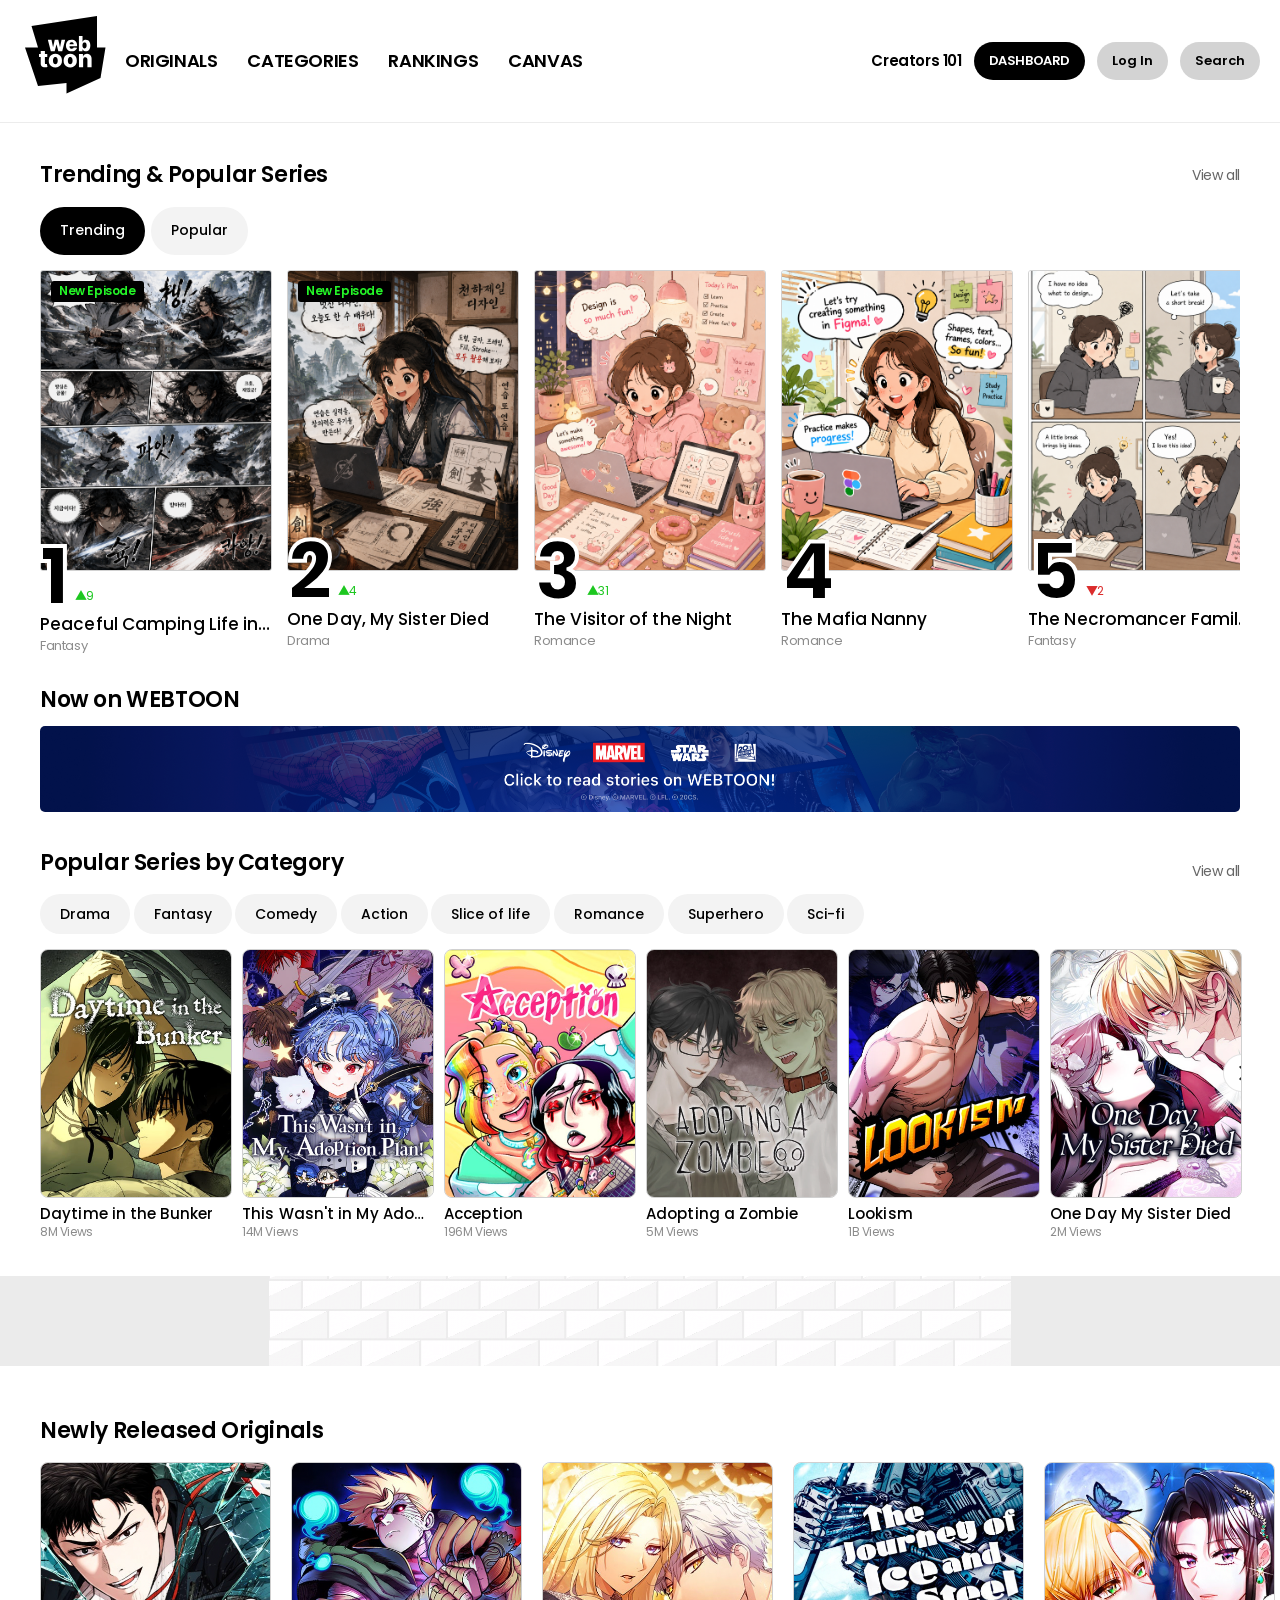
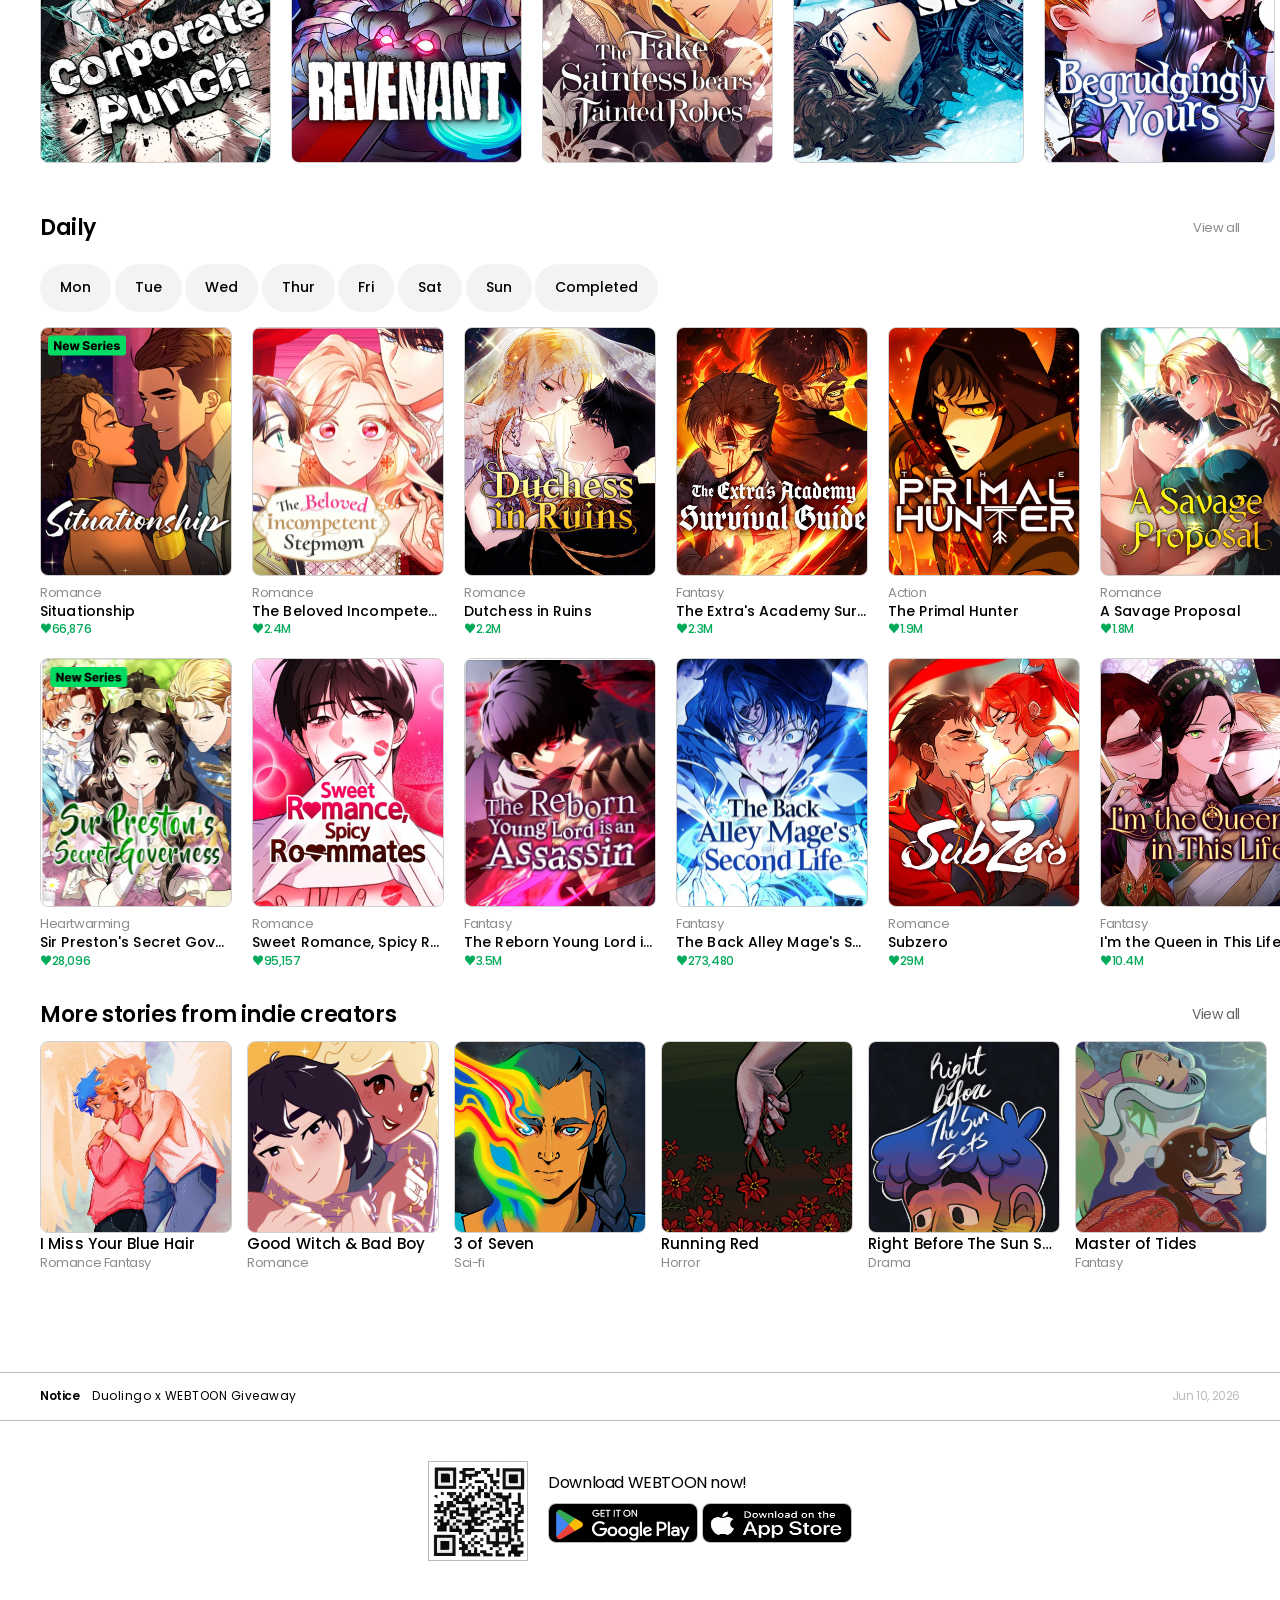
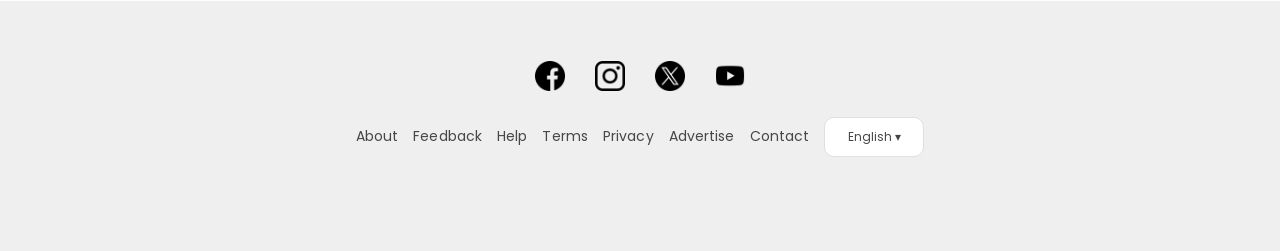
==== commit a23535cf: "first commit" ====
--- a/index.html
+++ b/index.html
@@ -12,7 +12,7 @@
       <div class= "inner">
         <div class="header_left">
           <h1>
-            <a href="/">
+            <a href="">
               <img src="./images/logo.svg" alt="webtoon" />
             </a>
           </h1>
@@ -78,578 +78,643 @@
         </div>
     </header>
 
-    <section class="section_trending">
-      <header>
-        <h2>Trending & Popular Series</h2>
-        <a href="https://www.webtoons.com/en/ranking/trending">View all</a>    
-      </header>
-
-      <div class="tab_menu_list">
-          <button type="button" class="active">Trending</button>
-          <button type="button">Popular</button>
-      </div> 
-
-      <div class="webtoons_list">
-        <ol>
-          <li class="new">
-            <a
-              href="https://www.webtoons.com/en/fantasy/peaceful-camping-life-in-another-world/list?title_no=6674"
-            >
-              <div class="image_wrap">
-                <img
-                  src="./images/1.png" alt="peaceful camping life in another world image" />
-                <div class="badge">New Episode</div>
-              </div>
-              <div class="toons_contents">
-                <div class="ranking">
-                  <strong>1</strong>
-                  <div class="rank_change">▲ 9</div>
-                </div>
-                <div class="toons_info">
-                  <h3>Peaceful Camping Life in Another World</h3>
-                  <div class="genre">Fantasy</div>
-                </div>
-              </div>
-            </a>
-          </li>
-          <li class="new">
-            <a
-              href="https://www.webtoons.com/en/drama/one-day-my-sister-died/list?title_no=8945"
-            >
-              <div class="image_wrap">
-                <img src="./images/2.png" alt="one day my sister died image" />
-                <div class="badge">New Episode</div>
-              </div>
-              <div class="toons_contents"> <!-- relative- margin top -55 to the top-->
-                <div class="ranking">
-                  <strong>2</strong>
-                  <div class="rank_change">▲ 4</div>
-                </div>
-                <div class="toons_info">
-                  <h3>One Day, My Sister Died</h3>
-                  <div class="genre">Drama</div>
-                </div>
+    <main class="page_main">
+      <div class="page_inner">
+        <section class="section_trending">
+          <header>
+            <h2>Trending & Popular Series</h2>
+            <a href="https://www.webtoons.com/en/ranking/trending">View all</a>    
+          </header>
+
+          <div class="tab_menu_list">
+              <button type="button" class="active">Trending</button>
+              <button type="button">Popular</button>
+          </div> 
+
+          <div class="webtoons_list">
+            <ol>
+              <li class="new up">
+                <a
+                  href="https://www.webtoons.com/en/fantasy/peaceful-camping-life-in-another-world/list?title_no=6674"
+                >
+                  <div class="image_wrap category_thumb">
+                    <img
+                      src="./images/1.png" alt="peaceful camping life in another world image" />
+                    <div class="badge">New Episode</div>
+                  </div>
+                  <div class="toons_contents">
+                    <div class="ranking">
+                      <strong>1</strong>
+                      <div class="rank_change">9</div>
+                    </div>
+                    <div class="toons_info">
+                      <h3>Peaceful Camping Life in Another World</h3>
+                      <div class="genre">Fantasy</div>
+                    </div>
+                  </div>
+                </a>
+              </li>
+              <li class="new up">
+                <a
+                  href="https://www.webtoons.com/en/drama/one-day-my-sister-died/list?title_no=8945"
+                >
+                  <div class="image_wrap trending_thumb">
+                    <img src="./images/2.png" alt="one day my sister died image" />
+                    <div class="badge">New Episode</div>
+                  </div>
+                  <div class="toons_contents"> <!-- relative- margin top -55 to the top-->
+                    <div class="ranking">
+                      <strong>2</strong>
+                      <div class="rank_change">4</div>
+                    </div>
+                    <div class="toons_info">
+                      <h3>One Day, My Sister Died</h3>
+                      <div class="genre">Drama</div>
+                    </div>
+                  </div>
+                </a>
+              </li>
+              <li class="up">
+                <a
+                  href="https://www.webtoons.com/en/romance/the-visitor-of-the-night/list?title_no=9371"
+                >
+                  <div class="image_wrap trending_thumb">
+                    <img src="./images/3.png" alt="the visitor of the night image" />
+                  </div>
+                    <div class="toons_contents">
+                      <div class="ranking">
+                        <strong>3</strong>
+                        <div class="rank_change">31</div>
+                      </div>
+                      <div class="toons_info">
+                        <h3>The Visitor of the Night</h3>
+                        <div class="genre">Romance</div>
+                      </div>
+                    </div>
+                </a>
+              </li>
+              <li>
+                <a
+                  href="https://www.webtoons.com/en/romance/the-mafia-nanny/list?title_no=5879"
+                >
+                <div class="image_wrap trending_thumb">
+                    <img src="./images/4.png" alt="the mafia nanny image" />
+                  </div>
+                    <div class="toons_contents">
+                      <div class="ranking">
+                        <strong>4</strong>
+                      </div>
+                      <div class="toons_info">
+                        <h3>The Mafia Nanny</h3>
+                        <div class="genre">Romance</div>
+                      </div>
+                    </div>
+                </a>
+              </li>
+              <li class="down">
+                <a
+                  href="https://www.webtoons.com/en/fantasy/the-necromancer-familys-young-heir/list?title_no=7413">
+                  <div class="image_wrap trending_thumb">
+                    <img src="./images/5.png" alt="the necromancer family's young heir image" />
+                  </div>
+                    <div class="toons_contents">
+                      <div class="ranking">
+                        <strong>5</strong>
+                        <div class="rank_change">2</div>
+                      </div>
+                      <div class="toons_info">
+                        <h3>The Necromancer Family's Young Heir</h3>
+                        <div class="genre">Fantasy</div>
+                      </div>
+                    </div>
+                </a>
+              </li>
+            </ol>
+          </div>
+        </section>
+
+        <div class="banner">
+          <h2>Now on WEBTOON</h2>
+          <a href="https://www.webtoons.com/en/disney">
+            <img src="./images/banner.png" alt="view disney stories on webtoon" />
+          </a>
+        </div>
+
+        <section class="category">
+          <header>
+            <h2> Popular Series by Category</h2>
+            <a href="https://www.webtoons.com/en/ranking/originals?subTabGenreCode=DRAMA">View all</a>
+          </header>
+
+        <div class="category_tab">
+          <button type="button">Drama</button>
+          <button type="button">Fantasy</button>
+          <button type="button">Comedy</button>
+          <button type="button">Action</button>
+          <button type="button">Slice of life</button>
+          <button type="button">Romance</button>
+          <button type="button">Superhero</button>
+          <button type="button">Sci-fi</button>
+        </div>
+
+        <div class="category_list">
+        <div class="drama_list">
+          <ul>
+            <li>
+              <a href="https://www.webtoons.com/en/drama/daytime-in-the-bunker/list?title_no=9842">
+                <div class="category_thumb">
+                  <img src="./images/6.png" alt="Daytime in the Bunker">
+                </div>
+                <h3>Daytime in the Bunker</h3>
+                <p>8M Views</p>
+              </a>
+            </li>
+            <li>
+              <a href="https://www.webtoons.com/en/drama/this-wasnt-in-my-adoption-plan/list?title_no=7566">
+                <div class="category_thumb">
+                  <img src="./images/7.png" alt="This Wasn't in My Adoption Plan">
+                </div>
+                <h3>This Wasn't in My Adoption Plan</h3>
+                <p>14M Views</p>
+              </a>
+            </li>
+            <li>
+              <a href="https://www.webtoons.com/en/drama/acception/list?title_no=1513">
+                <div class="category_thumb">
+                  <img src="./images/8.png" alt="Acception">
+                </div>
+                <h3>Acception</h3>
+                <p>196M Views</p>
+              </a>
+            </li>
+            <li>
+              <a href="https://www.webtoons.com/en/drama/adopting-a-zombie/list?title_no=7062">
+                <div class="category_thumb">
+                <img src="./images/9.png" alt="Adopting a Zombie">
+                </div>
+                <h3>Adopting a Zombie</h3>
+                <p>5M Views</p>
+              </a>
+            </li>
+            <li>
+              <a href="https://www.webtoons.com/en/drama/lookism/list?title_no=1049">
+                <div class="category_thumb">
+                  <img src="./images/10.png" alt="Lookism">
+                </div>
+                <h3>Lookism</h3>
+                <p>1B Views</p>
+              </a>
+            </li>
+            <li>
+              <a href="https://www.webtoons.com/en/drama/one-day-my-sister-died/list?title_no=8945">
+                <div class="category_thumb">
+                <img src="./images/11.png" alt="One Day My Sister Died">
+                </div>
+                <h3>One Day My Sister Died</h3>
+                <p>2M Views</p>
+              </a>
+            </li>
+          </ul>
+        </div>
+      </div>
+
+      <!--
+        <div class="fantasy_list">
+          <ul>
+            <li>
+              <a href="https://www.webtoons.com/en/fantasy/osora/list?title_no=6202">
+                <img src="./images/12.png" alt="Osora">
+                <h3>Osora</h3>
+                <p>192M Views</p>
+              </a>
+            </li>
+            <li>The Knight Only Lives Today</li>
+              <a href="https://www.webtoons.com/en/fantasy/the-knight-only-lives-today/list?title_no=6672">
+                <img src="./images/13.png" alt="The Knight Only Lives Today">
+                <h3>The Knight Only Lives Today</h3>
+                <p>38M Views</p>
+              </a>
+            <li>The Patron of Villains
+              <a href="https://www.webtoons.com/en/fantasy/the-patron-of-villains/list?title_no=9321">
+                <img src="./images/14.png" alt="The Patron of Villains">
+                <h3>The Patron of Villains</h3>
+                <p>11M Views</p>
+              </a>
+            </li>
+            <li>A Spell for Smith
+              <a href="https://www.webtoons.com/en/fantasy/a-spell-for-a-smith/list?title_no=6078">
+                <img src="./images/15.png" alt="The Patron of Villains">
+                <h3>A Spell for Smith</h3>
+                <p>24M Views</p>
+              </a>
+            </li>
+            <li>Surviving the Game as a Barbarian
+              <a href="https://www.webtoons.com/en/fantasy/surviving-the-game-as-a-barbarian/list?title_no=5515">
+                <img src="./images/16.png" alt="The Patron of Villains">
+                <h3>Surviving the Game as a Barbarian</h3>
+                <p>58M Views</p>
+              </a>
+            </li>
+            <li>The Extra's Academy Survival Guide
+              <a href="https://www.webtoons.com/en/fantasy/the-extras-academy-survival-guide/list?title_no=6465">
+                <img src="./images/17.png" alt="The Patron of Villains">
+                <h3>The Extra's Academy Survival Guide</h3>
+                <p>38M Views</p>
+              </a>
+            </li>
+          </ul>
+        </div>
+
+        <div class="comedy_list">
+          <ul>
+            <li>Swolemates
+              <a href="https://www.webtoons.com/en/comedy/swolemates/list?title_no=5112">
+                <img src="./images/18.png" alt="The Patron of Villains">
+                <h3>Swolemates</h3>
+                <p>58M Views</p>
+              </a>
+            </li>
+            <li>Cinderella Boy
+              <a href="https://www.webtoons.com/en/comedy/cinderella-boy/list?title_no=5912">
+                <img src="./images/19.png" alt="The Patron of Villains">
+                <h3>Cinderella Boy</h3>
+                <p>29M Views</p>
+              </a>
+            </li>
+            <li>Change Your Story
+              <a href="https://www.webtoons.com/en/comedy/change-your-story/list?title_no=7591">
+                <img src="./images/20.png" alt="The Patron of Villains">
+                <h3>Change Your Story</h3>
+                <p>13M Views</p>
+              </a>
+            </li>
+            <li>+99 Reinforced Wooden Stick
+              <a href="https://www.webtoons.com/en/comedy/99-reinforced-wooden-stick/list?title_no=4286">
+                <img src="./images/21.png" alt="The Patron of Villains">
+                <h3>+99 Reinforced Wooden Stick</h3>
+                <p>57M Views</p>
+              </a>
+            </li>
+            <li>Normal Duke
+              <a href="https://www.webtoons.com/en/comedy/normal-duke/list?title_no=8513">
+                <img src="./images/22.png" alt="The Patron of Villains">
+                <h3>Normal Duke</h3>
+                <p>4M Views</p>
+              </a>
+            </li>
+            <li>Introverted Us
+              <a href="https://www.webtoons.com/en/comedy/introverted-us/list?title_no=6851">
+                <img src="./images/23.png" alt="The Patron of Villains">
+                <h3>Introverted Us</h3>
+                <p>17M Views</p>
+              </a>
+            </li>
+          </ul>
+        </div>
+
+        <div class="action_list">
+          <ul>
+            <li>Fog Land</li>
+            <li>Eleceed</li>
+            <li>The Stellar Swordmaster</li>
+            <li>Too Many Heros for the Demon Lord</li>
+            <li>The Regressed Mercenary Has a Plan</li>
+            <li>Teenage Mercernary</li>
+          </ul>
+        </div>
+        <div class="sol_list">
+          <ul>
+            <li>It'll Be Okay</li>
+            <li>Batman: Wayne Family Adventures</li>
+            <li>Cherry Waves</li>
+            <li>Love Notes for Me?</li>
+            <li>Plus One</li>
+            <li>Preppity</li>
+          </ul>
+        </div>
+        <div class="romance_list">
+          <ul>
+            <li>The Mafia Nanny</li>
+            <li>Lovebites</li>
+            <li>Situationship</li>
+            <li>Tears on a Withered Flower</li>
+            <li>Love 4 a Walk</li>
+            <li>Star Catcher</li>
+          </ul>
+        </div>
+        <div class="superhero_list">
+          <ul>
+            <li>unOrdinary</li>
+            <li>The Superhuman Era</li>
+            <li>Mile Morales: Spiderman</li>
+            <li>Ultimate X-Men</li>
+            <li>Daredevil(2019)</li>
+            <li>Urban Animal</li>
+          </ul>
+        </div>
+        <div class="scifi_list">
+          <ul>
+            <li>In the Bleak Midwinter;</li>
+            <li>Sirus of Earth</li>
+            <li>City of Blank</li>
+            <li>The Journey of Ice and Steel</li>
+            <li>False Paradise</li>
+            <li>Grand Finale</li>
+          </ul>
+        </div>
+    -->
+        </section>
+      </div>
+    
+      <div class="block">
+        <img src="./images/block.png" alt="block image">
+      </div>
+
+      <div class="page_inner">
+        <section class="new_released">
+        <h2>Newly Released Originals</h2>
+        <ul>
+          <li>
+            <a href="https://www.webtoons.com/en/action/corporate-punch/list?title_no=10337">
+              <div class="new_thumb">
+                <img src="./images/24.png" alt="corporate punch">
               </div>
             </a>
           </li>
           <li>
-            <a
-              href="https://www.webtoons.com/en/romance/the-visitor-of-the-night/list?title_no=9371"
-            >
-              <div class="image_wrap">
-                <img src="./images/3.png" alt="the visitor of the night image" />
+            <a href="https://www.webtoons.com/en/action/revenant/list?title_no=8128">
+              <div class="new_thumb">
+                <img src="./images/25.png" alt="revenant">
               </div>
-                <div class="toons_contents">
-                  <div class="ranking">
-                    <strong>3</strong>
-                    <div class="rank_change">▲ 31</div>
-                  </div>
-                  <div class="toons_info">
-                    <h3>The Visitor of the Night</h3>
-                    <div class="genre">Romance</div>
-                  </div>
-                </div>
+              </a>
+          </li>
+          <li>
+            <a href="https://www.webtoons.com/en/romance/the-fake-saintess-bears-tainted-robes/list?title_no=10297">
+              <div class="new_thumb">
+                <img src="./images/26.png" alt="the fake saintess bears tainted robes">
+              </div>
+              </a>
+          </li>
+          <li>
+            <a href="https://www.webtoons.com/en/sf/the-journey-of-ice-and-steel/list?title_no=10250">
+              <div class="new_thumb">
+                <img src="./images/27.png" alt="the journey of ice and steel">
+              </div>
             </a>
           </li>
           <li>
-            <a
-              href="https://www.webtoons.com/en/romance/the-mafia-nanny/list?title_no=5879"
-            >
-             <div class="image_wrap">
-                <img src="./images/4.png" alt="the mafia nanny image" />
+            <a href="https://www.webtoons.com/en/romance/begrudgingly-yours/list?title_no=10279">
+              <div class="new_thumb">
+                <img src="./images/28.png" alt="begrudgingly yours">
               </div>
-                <div class="toons_contents">
-                  <div class="ranking">
-                    <strong>4</strong>
-                    <div class="rank_change">▲ 27</div>
-                  </div>
-                  <div class="toons_info">
-                    <h3>The Mafia Nanny</h3>
-                    <div class="genre">Romance</div>
-                  </div>
-                </div>
             </a>
           </li>
-          <li>
-            <a
-              href="https://www.webtoons.com/en/fantasy/the-necromancer-familys-young-heir/list?title_no=7413">
-              <div class="image_wrap">
-                <img src="./images/5.png" alt="the necromancer family's young heir image" />
-              </div>
-                <div class="toons_contents">
-                  <div class="ranking">
-                    <strong>5</strong>
-                    <div class="rank_change">▼ 2</div>
-                  </div>
-                  <div class="toons_info">
-                    <h3>The Necromancer Family's Young Heir</h3>
-                    <div class="genre">Fantasy</div>
-                  </div>
-                </div>
-            </a>
-          </li>
-        </ol>
+        </ul>
+        </section>
+
+        <section class="daily">
+          <header>
+            <h2>Daily</h2>
+            <a href="https://www.webtoons.com/en/originals/friday">View all</a>
+          </header>
+
+          <div class="daily_tab">
+              <button type="button" class="active">Mon</button>
+              <button type="button">Tue</button>
+              <button type="button">Wed</button>
+              <button type="button">Thur</button>
+              <button type="button">Fri</button>
+              <button type="button">Sat</button>
+              <button type="button">Sun</button>
+              <button type="button">Completed</button>
+          </div> 
+
+          <div class="daily_list">
+            <div class="monday_list">
+              <ul>
+                <li>
+                  <a href="https://www.webtoons.com/en/romance/situationship/list?title_no=10009">
+                    <div class="daily_thumb">
+                      <img src="./images/mon1.png" alt="situationship">
+                    </div>
+                    <div class="monday_info">
+                      <div class="genre">Romance</div>
+                      <h3>Situationship</h3>
+                      <p>66,876</p>
+                    </div>
+                  </a>
+                </li>
+                <li>
+                  <a href="https://www.webtoons.com/en/romance/the-beloved-incompetent-stepmom/list?title_no=7492">
+                    <div class="daily_thumb">
+                     <img src="./images/mon2.png" alt="The Beloved Incompetent Stepmom">
+                    </div>
+                    <div class="monday_info">
+                      <div class="genre">Romance</div>
+                      <h3>The Beloved Incompetent Stepmom</h3>
+                      <p>2.4M</p>
+                    </div>
+                  </a>
+                </li>
+                <li>
+                  <a href="https://www.webtoons.com/en/romance/duchess-in-ruins/list?title_no=7109">
+                    <div class="daily_thumb">
+                      <img src="./images/mon3.png" alt="The Dutchess in Ruin">
+                    </div>
+                    <div class="monday_info">
+                      <div class="genre">Romance</div>
+                      <h3>Dutchess in Ruins</h3>
+                      <p>2.2M</p>
+                    </div>
+                  </a>
+                </li>
+                <li>
+                  <a href="https://www.webtoons.com/en/fantasy/the-extras-academy-survival-guide/list?title_no=6465">
+                    <div class="daily_thumb ">
+                      <img src="./images/mon4.png" alt="The Extra's Academy Survival Guide">
+                    </div>
+                    <div class="monday_info">
+                      <div class="genre">Fantasy</div>
+                      <h3>The Extra's Academy Survival Guide</h3>
+                      <p>2.3M</p>
+                    </div>
+                  </a>
+                </li>
+                <li>
+                  <a href="https://www.webtoons.com/en/action/the-primal-hunter/list?title_no=5970">
+                    <div class="daily_thumb">
+                      <img src="./images/mon5.png" alt="The Primal Hunter">
+                    </div>
+                    <div class="monday_info">
+                      <div class="genre">Action</div>
+                      <h3>The Primal Hunter</h3>
+                      <p>1.9M</p>
+                    </div>
+                  </a>
+                </li>
+                <li>
+                  <a href="https://www.webtoons.com/en/romance/a-savage-proposal/list?title_no=7121">
+                    <div class="daily_thumb">
+                      <img src="./images/mon6.png" alt="A Savage Proposal">
+                    </div>
+                    <div class="monday_info">
+                      <div class="genre">Romance</div>
+                      <h3>A Savage Proposal</h3>
+                      <p>1.8M</p>
+                    </div>
+                  </a>
+                </li>
+                <li>
+                  <a href="https://www.webtoons.com/en/heartwarming/sir-prestons-secret-governess/list?title_no=10255">
+                    <div class="daily_thumb">
+                      <img src="./images/mon7.png" alt="Sir Preston's Secret Governess">
+                    </div>
+                    <div class="monday_info">
+                      <div class="genre">Heartwarming</div>
+                      <h3>Sir Preston's Secret Governess</h3>
+                      <p>28,096</p>
+                    </div>
+                  </a>
+                </li>
+                <li>
+                  <a href="https://www.webtoons.com/en/romance/sweet-romance-spicy-roommates/list?title_no=9578">
+                    <div class="daily_thumb">
+                      <img src="./images/mon8.png" alt="Sweet Romance, Spicy Roommates">
+                    </div>  
+                    <div class="monday_info">
+                      <div class="genre">Romance</div>
+                      <h3>Sweet Romance, Spicy Roommates</h3>
+                      <p>95,157</p>
+                    </div>
+                  </a>
+                </li>
+                <li>
+                  <a href="https://www.webtoons.com/en/fantasy/the-reborn-young-lord-is-an-assassin/list?title_no=6107">
+                    <div class="daily_thumb">
+                      <img src="./images/mon9.png" alt="The Reborn Young Lord is an Assassin">
+                    </div>
+                    <div class="monday_info">
+                      <div class="genre">Fantasy</div>
+                      <h3>The Reborn Young Lord is an Assassin</h3>
+                      <p>3.5M</p>
+                    </div>
+                  </a>
+                </li>
+                <li>
+                  <a href="https://www.webtoons.com/en/fantasy/the-back-alley-mages-second-life/list?title_no=9175">
+                    <div class="daily_thumb">
+                      <img src="./images/mon10.png" alt="The Back Alley Mage's Second Life">
+                    </div>
+                    <div class="monday_info">
+                      <div class="genre">Fantasy</div>
+                      <h3>The Back Alley Mage's Second Life</h3>
+                      <p>273,480</p>
+                    </div>
+                  </a>
+                </li>
+                <li>
+                  <a href="https://www.webtoons.com/en/romance/subzero/list?title_no=1468">
+                    <div class="daily_thumb">
+                      <img src="./images/mon11.png" alt="Subzero">
+                    </div>
+                    <div class="monday_info">
+                      <div class="genre">Romance</div>
+                      <h3>Subzero</h3>
+                      <p>29M</p>
+                    </div>
+                  </a>
+                </li>
+                <li>
+                  <a href="https://www.webtoons.com/en/fantasy/im-the-queen-in-this-life/list?title_no=4886">
+                    <div class="daily_thumb">
+                      <img src="./images/mon12.png" alt="I'm the Queen in This Life">
+                    </div>
+                    <div class="monday_info">
+                      <div class="genre">Fantasy</div>
+                      <h3>I'm the Queen in This Life</h3>
+                      <p>10.4M</p>
+                    </div>
+                  </a>
+                </li>
+              </ul>
+            </div>
+          </div>
+        </section>
+
+        <section class="indie_creators">
+          <header>
+            <h2>More stories from indie creators</h2>
+            <a href="https://www.webtoons.com/en/canvas">View all</a>
+          </header>
+          
+          <ul>
+            <li>
+              <a href="https://www.webtoons.com/en/canvas/i-miss-your-blue-hair/list?title_no=1009129">
+                <div class="indie_thumb">
+                  <img src="./images/i1.png" alt="I Miss Your Blue Hair">
+                </div>
+                <h3>I Miss Your Blue Hair</h3>
+                <p>Romance Fantasy</p>
+              </a>
+            </li>
+            <li>
+              <a href="https://www.webtoons.com/en/canvas/good-witch-bad-boy/list?title_no=10930279">
+                <div class="indie_thumb">
+                  <img src="./images/i2.png" alt="Good Witch & Bad Boy">
+                </div>
+                <h3>Good Witch & Bad Boy</h3>
+                <p>Romance</p>
+              </a>
+            </li>
+            <li>
+              <a href="https://www.webtoons.com/en/canvas/3-of-seven/list?title_no=1112589">
+                <div class="indie_thumb">
+                  <img src="./images/i3.png" alt="3 of Seven">
+                </div>
+                <h3>3 of Seven</h3>
+                <p>Sci-fi</p>
+              </a>
+            </li>
+            <li>
+              <a href="https://www.webtoons.com/en/canvas/running-red/list?title_no=1115539">
+                <div class="indie_thumb">
+                  <img src="./images/i4.png" alt="Running Red">
+                </div>
+                <h3>Running Red</h3>
+                <p>Horror</p>
+              </a>
+            </li>
+            <li>
+              <a href="https://www.webtoons.com/en/canvas/right-before-the-sun-sets/list?title_no=1079151">
+                <div class="indie_thumb">
+                  <img src="./images/i5.png" alt="Right Before The Sun Sets">
+                </div>
+                <h3>Right Before The Sun Sets</h3>
+                <p>Drama</p>
+              </a>
+            </li>
+            <li>
+              <a href="https://www.webtoons.com/en/canvas/master-of-tides/list?title_no=488869">
+                <div class="indie_thumb">
+                 <img src="./images/i6.png" alt="Master of Tides">
+                </div>
+                <h3>Master of Tides</h3>
+                <p>Fantasy</p>
+              </a>
+            </li>
+          </ul>
+        </section>
       </div>
-    </section>
-
-    <div class="banner">
-      <h2>Now on WEBTOON</h2>
-      <a href="https://www.webtoons.com/en/disney">
-        <img src="./images/banner.png" alt="view disney stories on webtoon" />
-      </a>
-    </div>
-
-    <section class="category">
-      <header>
-        <h2> Popular Series by Category</h2>
-        <a href="https://www.webtoons.com/en/ranking/originals?subTabGenreCode=DRAMA">View all</a>
-      </header>
-
-    <div class="category_tab">
-      <button type="button">Drama</button>
-      <button type="button">Fantasy</button>
-      <button type="button">Comedy</button>
-      <button type="button">Action</button>
-      <button type="button">Slice of life</button>
-      <button type="button">Romance</button>
-      <button type="button">Superhero</button>
-      <button type="button">Sci-fi</button>
-    </div>
-
-    <div class="category_list">
-     <div class="drama_list">
-      <ul>
-        <li>
-          <a href="https://www.webtoons.com/en/drama/daytime-in-the-bunker/list?title_no=9842">
-            <img src="./images/6.png" alt="Daytime in the Bunker">
-            <h3>Daytime in the Bunker</h3>
-            <p>8M Views</p>
-          </a>
-        </li>
-        <li>
-          <a href="https://www.webtoons.com/en/drama/this-wasnt-in-my-adoption-plan/list?title_no=7566">
-            <img src="./images/7.png" alt="This Wasn't in My Adoption Plan">
-            <h3>This Wasn't in My Adoption Plan</h3>
-            <p>14M Views</p>
-          </a>
-        </li>
-        <li>
-          <a href="https://www.webtoons.com/en/drama/acception/list?title_no=1513">
-            <img src="./images/8.png" alt="Acception">
-            <h3>Acception</h3>
-            <p>196M Views</p>
-          </a>
-        </li>
-        <li>
-           <a href="https://www.webtoons.com/en/drama/adopting-a-zombie/list?title_no=7062">
-            <img src="./images/9.png" alt="Adopting a Zombie">
-            <h3>Adopting a Zombie</h3>
-            <p>5M Views</p>
-          </a>
-        </li>
-        <li>
-          <a href="https://www.webtoons.com/en/drama/lookism/list?title_no=1049">
-            <img src="./images/10.png" alt="Lookism">
-            <h3>Lookism</h3>
-            <p>1B Views</p>
-          </a>
-        </li>
-        <li>
-          <a href="https://www.webtoons.com/en/drama/one-day-my-sister-died/list?title_no=8945">
-            <img src="./images/11.png" alt="One Day My Sister Died">
-            <h3>One Day My Sister Died</h3>
-            <p>2M Views</p>
-          </a>
-        </li>
-      </ul>
-    </div>
-  </div>
-
-  <!--
-    <div class="fantasy_list">
-      <ul>
-        <li>
-          <a href="https://www.webtoons.com/en/fantasy/osora/list?title_no=6202">
-            <img src="./images/12.png" alt="Osora">
-            <h3>Osora</h3>
-            <p>192M Views</p>
-          </a>
-        </li>
-        <li>The Knight Only Lives Today</li>
-          <a href="https://www.webtoons.com/en/fantasy/the-knight-only-lives-today/list?title_no=6672">
-            <img src="./images/13.png" alt="The Knight Only Lives Today">
-            <h3>The Knight Only Lives Today</h3>
-            <p>38M Views</p>
-          </a>
-        <li>The Patron of Villains
-          <a href="https://www.webtoons.com/en/fantasy/the-patron-of-villains/list?title_no=9321">
-            <img src="./images/14.png" alt="The Patron of Villains">
-            <h3>The Patron of Villains</h3>
-            <p>11M Views</p>
-          </a>
-        </li>
-        <li>A Spell for Smith
-           <a href="https://www.webtoons.com/en/fantasy/a-spell-for-a-smith/list?title_no=6078">
-            <img src="./images/15.png" alt="The Patron of Villains">
-            <h3>A Spell for Smith</h3>
-            <p>24M Views</p>
-          </a>
-        </li>
-        <li>Surviving the Game as a Barbarian
-          <a href="https://www.webtoons.com/en/fantasy/surviving-the-game-as-a-barbarian/list?title_no=5515">
-            <img src="./images/16.png" alt="The Patron of Villains">
-            <h3>Surviving the Game as a Barbarian</h3>
-            <p>58M Views</p>
-          </a>
-        </li>
-        <li>The Extra's Academy Survival Guide
-           <a href="https://www.webtoons.com/en/fantasy/the-extras-academy-survival-guide/list?title_no=6465">
-            <img src="./images/17.png" alt="The Patron of Villains">
-            <h3>The Extra's Academy Survival Guide</h3>
-            <p>38M Views</p>
-          </a>
-        </li>
-      </ul>
-    </div>
-
-    <div class="comedy_list">
-      <ul>
-        <li>Swolemates
-          <a href="https://www.webtoons.com/en/comedy/swolemates/list?title_no=5112">
-            <img src="./images/18.png" alt="The Patron of Villains">
-            <h3>Swolemates</h3>
-            <p>58M Views</p>
-          </a>
-        </li>
-        <li>Cinderella Boy
-          <a href="https://www.webtoons.com/en/comedy/cinderella-boy/list?title_no=5912">
-            <img src="./images/19.png" alt="The Patron of Villains">
-            <h3>Cinderella Boy</h3>
-            <p>29M Views</p>
-          </a>
-        </li>
-        <li>Change Your Story
-          <a href="https://www.webtoons.com/en/comedy/change-your-story/list?title_no=7591">
-            <img src="./images/20.png" alt="The Patron of Villains">
-            <h3>Change Your Story</h3>
-            <p>13M Views</p>
-          </a>
-        </li>
-        <li>+99 Reinforced Wooden Stick
-           <a href="https://www.webtoons.com/en/comedy/99-reinforced-wooden-stick/list?title_no=4286">
-            <img src="./images/21.png" alt="The Patron of Villains">
-            <h3>+99 Reinforced Wooden Stick</h3>
-            <p>57M Views</p>
-          </a>
-        </li>
-        <li>Normal Duke
-          <a href="https://www.webtoons.com/en/comedy/normal-duke/list?title_no=8513">
-            <img src="./images/22.png" alt="The Patron of Villains">
-            <h3>Normal Duke</h3>
-            <p>4M Views</p>
-          </a>
-        </li>
-        <li>Introverted Us
-          <a href="https://www.webtoons.com/en/comedy/introverted-us/list?title_no=6851">
-            <img src="./images/23.png" alt="The Patron of Villains">
-            <h3>Introverted Us</h3>
-            <p>17M Views</p>
-          </a>
-        </li>
-      </ul>
-    </div>
-
-    <div class="action_list">
-      <ul>
-        <li>Fog Land</li>
-        <li>Eleceed</li>
-        <li>The Stellar Swordmaster</li>
-        <li>Too Many Heros for the Demon Lord</li>
-        <li>The Regressed Mercenary Has a Plan</li>
-        <li>Teenage Mercernary</li>
-      </ul>
-    </div>
-    <div class="sol_list">
-       <ul>
-        <li>It'll Be Okay</li>
-        <li>Batman: Wayne Family Adventures</li>
-        <li>Cherry Waves</li>
-        <li>Love Notes for Me?</li>
-        <li>Plus One</li>
-        <li>Preppity</li>
-      </ul>
-    </div>
-    <div class="romance_list">
-       <ul>
-        <li>The Mafia Nanny</li>
-        <li>Lovebites</li>
-        <li>Situationship</li>
-        <li>Tears on a Withered Flower</li>
-        <li>Love 4 a Walk</li>
-        <li>Star Catcher</li>
-      </ul>
-    </div>
-    <div class="superhero_list">
-       <ul>
-        <li>unOrdinary</li>
-        <li>The Superhuman Era</li>
-        <li>Mile Morales: Spiderman</li>
-        <li>Ultimate X-Men</li>
-        <li>Daredevil(2019)</li>
-        <li>Urban Animal</li>
-      </ul>
-    </div>
-    <div class="scifi_list">
-       <ul>
-        <li>In the Bleak Midwinter;</li>
-        <li>Sirus of Earth</li>
-        <li>City of Blank</li>
-        <li>The Journey of Ice and Steel</li>
-        <li>False Paradise</li>
-        <li>Grand Finale</li>
-      </ul>
-    </div>
--->
-    </section>
-
-    <div class="block">
-      <img src="./images/block.png" alt="block image">
-    </div>
-
-    <section class="new_released">
-    <h2>Newly Released Originals</h2>
-    <ul>
-      <li>
-        <a href="https://www.webtoons.com/en/action/corporate-punch/list?title_no=10337">
-          <img src="./images/24.png" alt="corporate punch">
-        </a>
-      </li>
-      <li>
-        <a href="https://www.webtoons.com/en/action/revenant/list?title_no=8128">
-          <img src="./images/25.png" alt="revenant">
-        </a>
-      </li>
-       <li>
-        <a href="https://www.webtoons.com/en/romance/the-fake-saintess-bears-tainted-robes/list?title_no=10297">
-          <img src="./images/26.png" alt="the fake saintess bears tainted robes">
-        </a>
-      </li>
-      <li>
-        <a href="https://www.webtoons.com/en/sf/the-journey-of-ice-and-steel/list?title_no=10250">
-          <img src="./images/27.png" alt="the journey of ice and steel">
-        </a>
-      </li>
-      <li>
-        <a href="https://www.webtoons.com/en/romance/begrudgingly-yours/list?title_no=10279">
-          <img src="./images/28.png" alt="begrudgingly yours">
-        </a>
-      </li>
-    </ul>
-    </section>
-
-    <section class="daily">
-      <header>
-        <h2>Daily</h2>
-        <a href="https://www.webtoons.com/en/originals/friday">View all</a>
-      </header>
-
-      <div class="daily_tab">
-          <button type="button" class="active">Mon</button>
-          <button type="button">Tue</button>
-          <button type="button">Wed</button>
-          <button type="button">Thur</button>
-          <button type="button">Fri</button>
-          <button type="button">Sat</button>
-          <button type="button">Sun</button>
-          <button type="button">Completed</button>
-      </div> 
-
-      <div class="daily_list">
-        <div class="monday_list">
-          <ul>
-            <li>
-              <a href="https://www.webtoons.com/en/romance/situationship/list?title_no=10009">
-                <img src="./images/mon1.png" alt="situationship">
-                <div class="monday_info">
-                  <div class="genre">Romance</div>
-                  <h3>Situationship</h3>
-                  <p>♥66,876</p>
-                </div>
-              </a>
-            </li>
-            <li>
-               <a href="https://www.webtoons.com/en/romance/the-beloved-incompetent-stepmom/list?title_no=7492">
-                <img src="./images/mon2.png" alt="The Beloved Incompetent Stepmom">
-                <div class="monday_info">
-                  <div class="genre">Romance</div>
-                  <h3>The Beloved Incompetent Stepmom</h3>
-                  <p>♥2.4M</p>
-                </div>
-              </a>
-            </li>
-            <li>
-              <a href="https://www.webtoons.com/en/romance/duchess-in-ruins/list?title_no=7109">
-                <img src="./images/mon3.png" alt="The Dutchess in Ruin">
-                <div class="monday_info">
-                  <div class="genre">Romance</div>
-                  <h3>Dutchess in Ruins</h3>
-                  <p>♥2.2M</p>
-                </div>
-              </a>
-            </li>
-            <li>
-              <a href="https://www.webtoons.com/en/fantasy/the-extras-academy-survival-guide/list?title_no=6465">
-                <img src="./images/mon4.png" alt="The Extra's Academy Survival Guide">
-                <div class="monday_info">
-                  <div class="genre">Fantasy</div>
-                  <h3>The Extra's Academy Survival Guide</h3>
-                  <p>♥2.3M</p>
-                </div>
-              </a>
-            </li>
-            <li>
-              <a href="https://www.webtoons.com/en/action/the-primal-hunter/list?title_no=5970">
-                <img src="./images/mon5.png" alt="The Primal Hunter">
-                <div class="monday_info">
-                  <div class="genre">Action</div>
-                  <h3>The Primal Hunter</h3>
-                  <p>♥1.9M</p>
-                </div>
-              </a>
-            </li>
-            <li>
-              <a href="https://www.webtoons.com/en/romance/a-savage-proposal/list?title_no=7121">
-                <img src="./images/mon6.png" alt="A Savage Proposal">
-                <div class="monday_info">
-                  <div class="genre">Romance</div>
-                  <h3>A Savage Proposal</h3>
-                  <p>♥1.8M</p>
-                </div>
-              </a>
-            </li>
-            <li>
-              <a href="https://www.webtoons.com/en/heartwarming/sir-prestons-secret-governess/list?title_no=10255">
-                <img src="./images/mon7.png" alt="Sir Preston's Secret Governess">
-                <div class="monday_info">
-                  <div class="genre">Heartwarming</div>
-                  <h3>Sir Preston's Secret Governess</h3>
-                  <p>♥28,096</p>
-                </div>
-              </a>
-            </li>
-            <li>
-              <a href="https://www.webtoons.com/en/romance/sweet-romance-spicy-roommates/list?title_no=9578">
-                <img src="./images/mon8.png" alt="Sweet Romance, Spicy Roommates">
-                <div class="monday_info">
-                  <div class="genre">Romance</div>
-                  <h3>Sweet Romance, Spicy Roommates</h3>
-                  <p>♥95,157</p>
-                </div>
-              </a>
-            </li>
-            <li>
-              <a href="https://www.webtoons.com/en/fantasy/the-reborn-young-lord-is-an-assassin/list?title_no=6107">
-                <img src="./images/mon9.png" alt="The Reborn Young Lord is an Assassin">
-                <div class="monday_info">
-                  <div class="genre">Fantasy</div>
-                  <h3>The Reborn Young Lord is an Assassin</h3>
-                  <p>♥3.5M</p>
-                </div>
-              </a>
-            </li>
-            <li>
-              <a href="https://www.webtoons.com/en/fantasy/the-back-alley-mages-second-life/list?title_no=9175">
-                <img src="./images/mon10.png" alt="The Back Alley Mage's Second Life">
-                <div class="monday_info">
-                  <div class="genre">Fantasy</div>
-                  <h3>The Back Alley Mage's Second Life</h3>
-                  <p>♥273,480</p>
-                </div>
-              </a>
-            </li>
-            <li>
-              <a href="https://www.webtoons.com/en/romance/subzero/list?title_no=1468">
-                <img src="./images/mon11.png" alt="Subzero">
-                <div class="monday_info">
-                  <div class="genre">Romance</div>
-                  <h3>Subzero</h3>
-                  <p>♥29M</p>
-                </div>
-              </a>
-            </li>
-            <li>
-              <a href="https://www.webtoons.com/en/fantasy/im-the-queen-in-this-life/list?title_no=4886">
-                <img src="./images/mon12.png" alt="I'm the Queen in This Life">
-                <div class="monday_info">
-                  <div class="genre">Fantasy</div>
-                  <h3>I'm the Queen in This Life</h3>
-                  <p>♥10.4M</p>
-                </div>
-              </a>
-            </li>
-          </ul>
-        </div>
-      </div>
-    </section>
-
-    <section class="indie_creators">
-      <header>
-        <h2>More stories from indie creators</h2>
-        <a href="https://www.webtoons.com/en/canvas">View all</a>
-      </header>
-      
-      <ul>
-        <li>
-          <a href="https://www.webtoons.com/en/canvas/i-miss-your-blue-hair/list?title_no=1009129">
-            <img src="./images/i1.png" alt="I Miss Your Blue Hair">
-            <h3>I Miss Your Blue Hair</h3>
-            <p>Romance Fantasy</p>
-          </a>
-        </li>
-        <li>
-          <a href="https://www.webtoons.com/en/canvas/good-witch-bad-boy/list?title_no=10930279">
-            <img src="./images/i2.png" alt="Good Witch & Bad Boy">
-            <h3>Good Witch & Bad Boy</h3>
-            <p>Romance</p>
-          </a>
-        </li>
-        <li>
-          <a href="https://www.webtoons.com/en/canvas/3-of-seven/list?title_no=1112589">
-            <img src="./images/i3.png" alt="3 of Seven">
-            <h3>3 of Seven</h3>
-            <p>Sci-fi</p>
-          </a>
-        </li>
-        <li>
-          <a href="https://www.webtoons.com/en/canvas/running-red/list?title_no=1115539">
-            <img src="./images/i4.png" alt="Running Red">
-            <h3>Running Red</h3>
-            <p>Horror</p>
-          </a>
-        </li>
-        <li>
-          <a href="https://www.webtoons.com/en/canvas/right-before-the-sun-sets/list?title_no=1079151">
-            <img src="./images/i5.png" alt="Right Before The Sun Sets">
-            <h3>Right Before The Sun Sets</h3>
-            <p>Drama</p>
-          </a>
-        </li>
-        <li>
-          <a href="https://www.webtoons.com/en/canvas/master-of-tides/list?title_no=488869">
-            <img src="./images/i6.png" alt="Master of Tides">
-            <h3>Master of Tides</h3>
-            <p>Fantasy</p>
-          </a>
-        </li>
-      </ul>
-    </section>
+    </main>
     
     <section class="notice">
-      <div class="notice_left">
-        <a href="https://www.webtoons.com/en/notice/list" class="notice_bold">Notice</a>
-        <a href="https://www.webtoons.com/en/notice/detail?noticeNo=3686" class="duolingo">Duolingo x WEBTOON Giveaway</a>
-      </div>
-       <p>Jun 10, 2026</p>
+      <div class="notice_inner">
+        <div class="notice_left">
+          <a href="https://www.webtoons.com/en/notice/list" class="notice_bold">Notice</a>
+          <a href="https://www.webtoons.com/en/notice/detail?noticeNo=3686" class="duolingo">Duolingo x WEBTOON Giveaway</a>
+        </div>
+        <p>Jun 10, 2026</p>
+       </div>
     </section>
 
     <section class="download">
@@ -691,7 +756,18 @@
         <a href="https://www.webtoons.com/en/terms/privacyPolicy">Privacy</a>
         <a href="https://advertising.webtoon.com/en/home">Advertise</a>
         <a href="https://www.webtoons.com/en/contact">Contact</a>
-        <button class="language"></button>
+        <div class="footer_lang">
+          <button type="button" class="lang_toggle">English ▾ </button>
+            <ul class="button_dropdown">
+              <li><button type="button">English</button></li>
+              <li><button type="button">Chinese</button></li>
+              <li><button type="button">Thai</button></li>
+              <li><button type="button">Indonesia</button></li>
+              <li><button type="button">Español</button></li>
+              <li><button type="button">Français</button></li>
+              <li><button type="button">Deutsch</button></li>
+            </ul>
+        </div>
       </div>
     </footer>
 
--- a/css/common.css
+++ b/css/common.css
@@ -15,12 +15,14 @@
   right: 0;
   top: 0;
   z-index: 9999;
+  border-bottom: 1px solid rgb(236, 236, 236);
 }
 
 .page_header .inner {
   max-width: 1400px;
-  width: 100%;
-  margin: 0 auto; /* top/bottom. left/right */
+  padding: 0 20px;
+  width: 100%;
+  margin: 10px auto; /* top/bottom. left/right */
   /* background-color: gold; */
   display: flex;
   justify-content: space-between;
@@ -51,30 +53,20 @@
   align-items: center;
 }
 
+.header_right button,
 .header_right .dashboard {
   border-radius: 40px;
-  max-width: 200px;
-  background-color: black;
-  color: white;
+  background-color: lightgray;
   font-size: 13px;
   font-weight: 600;
   padding: 0 15px;
-  line-height: 38px;
-  text-align: center;
-}
-
-.header_right button {
-  border-radius: 40px;
-  max-width: 200px;
-  background-color: lightgrey;
-  font-size: 13px;
-  font-weight: 600;
-  padding: 0 15px;
-  line-height: 38px;
-  text-align: center;
+  height: 38px;
 }
 
 .header_right .dashboard {
+  display: flex;
+  align-items: center;
+  justify-content: center;
   background-color: black;
   color: white;
 }
@@ -96,9 +88,7 @@
   /* border-color: lightgrey;
   border-width: 1px;
   border-style: solid; */
-
   border: 1px solid lightgrey;
-
   border-radius: 5px;
   padding: 10px 30px;
   font-size: 12px;
@@ -136,14 +126,20 @@
   */
 /* Trending & Popular series */
 
+.page_main .page_inner {
+  max-width: 1200px;
+  width: 100%;
+  margin-left: auto;
+  margin-right: auto;
+}
+
 .section_trending {
   margin: 160px auto 0;
-  width: 100%;
-  max-width: 1200px;
 }
 
 .section_trending header {
   display: flex;
+  align-items: center;
   justify-content: space-between;
   padding-bottom: 16px;
 }
@@ -167,7 +163,7 @@
   font-weight: 500;
   padding: 0 20px;
   background-color: #f3f3f3;
-  height: 52px;
+  height: 48px;
   border-radius: 30px;
 }
 
@@ -189,8 +185,38 @@
   gap: 15px;
 }
 
+.webtoons_list {
+  overflow: hidden;
+}
+
+.webtoons_list li {
+  width: 232px;
+}
+
 .webtoons_list .new .badge {
   display: block;
+}
+
+.webtoons_list .rank_change {
+  display: none;
+}
+
+.webtoons_list .up .rank_change::before {
+  content: "▲";
+}
+
+.webtoons_list .down .rank_change::before {
+  content: "▼";
+}
+
+.webtoons_list .up .rank_change {
+  color: #1dc720;
+  display: inline;
+}
+
+.webtoons_list .down .rank_change {
+  color: rgb(219, 44, 44);
+  display: inline;
 }
 
 .badge {
@@ -204,6 +230,21 @@
   font-weight: 600;
   padding: 2px 8px;
   border-radius: 3px;
+}
+
+.trending_thumb {
+  overflow: hidden;
+}
+
+.trending_thumb:hover img {
+  scale: 1.05;
+}
+
+.trending_thumb img {
+  width: 100%;
+  height: 100%;
+  object-fit: cover;
+  transition: 0.5s ease-out;
 }
 
 .webtoons_list .image_wrap {
@@ -255,6 +296,16 @@
 .toons_contents h3 {
   font-weight: 500;
   font-size: 17px;
+  letter-spacing: 0.1px;
+}
+
+.toons_contents h3,
+.drama_list h3,
+.monday_list h3,
+.indie_creators h3 {
+  text-overflow: ellipsis;
+  white-space: nowrap; /*줄바꿈 금지*/
+  overflow: hidden;
 }
 
 .genre {
@@ -263,10 +314,9 @@
 }
 
 .banner {
-  max-width: 1200px;
   display: flex;
   flex-direction: column;
-  margin: 0 auto;
+  margin: 5px auto;
 }
 
 .banner h2 {
@@ -280,28 +330,25 @@
   border-radius: 5px;
   width: 100%;
 }
-
 .category {
-  max-width: 1200px;
-  margin: 0 auto;
-}
-
+  margin: 30px 0 15px;
+}
 .category header {
   display: flex;
   justify-content: space-between;
+  align-items: center;
   width: 100%;
 }
 
 .category h2 {
   font-size: 22px;
   font-weight: 600;
-  margin: 20px 0 15px;
+  margin: 0 0 15px;
 }
 
 .category header a {
   font-size: 14px;
   color: #666;
-  margin: 20px 0 15px;
 }
 
 .category_tab button {
@@ -319,16 +366,34 @@
   gap: 10px;
 }
 
-.category_list img {
+.category_list li {
+  width: 192px;
+}
+
+.category_thumb {
   width: 192px;
   height: 249px;
-  border-radius: 5px;
-  border: 1px solid rgba(0, 0, 0, 0.1);
+  overflow: hidden;
+  margin: 0 0 5px;
+  border-radius: 8px;
+  border: 1px solid rgba(0, 0, 0, 0.183);
+}
+
+.category_thumb:hover img {
+  scale: 1.05;
+}
+
+.category_thumb img {
+  width: 100%;
+  height: 100%;
+  object-fit: cover;
+  transition: 0.5s ease-out;
 }
 
 .category_list h3 {
   font-size: 15px;
   font-weight: 500;
+  letter-spacing: 0.1px;
 }
 
 .category_list p {
@@ -341,16 +406,16 @@
   height: 90px;
   display: flex;
   justify-content: center;
-  margin: 15px 0 0;
+  margin: 35px 0 0;
 }
 .block img {
   height: 100%;
 }
 
 .new_released {
-  max-width: 1200px;
-  margin: 30px auto;
-}
+  margin: 50px auto;
+}
+
 .new_released h2 {
   font-size: 22px;
   font-weight: 600;
@@ -362,20 +427,35 @@
   gap: 20px;
 }
 
-.new_released img {
+.new_released li {
+  width: 232px;
+}
+.new_thumb {
   width: 231px;
   height: 301px;
-  border-radius: 5px;
-  border: 1px solid rgba(0, 0, 0, 0.1);
+  overflow: hidden;
+  border-radius: 8px;
+  border: 1px solid rgba(0, 0, 0, 0.183);
+}
+
+.new_thumb:hover img {
+  scale: 1.05;
+}
+
+.new_thumb img {
+  width: 100%;
+  height: 100%;
+  object-fit: cover;
+  transition: 0.5s ease-out;
 }
 
 .daily {
-  width: 1200px;
   margin: 30px auto;
 }
 .daily header {
   display: flex;
   justify-content: space-between;
+  align-items: center;
   width: 100%;
 }
 
@@ -396,45 +476,71 @@
   font-weight: 500;
   background-color: #f3f3f3;
   padding: 0 20px;
-  margin: 0 0 15px;
+  margin: 20px 0 15px;
   height: 48px;
 }
+
 .daily_list ul {
   display: grid;
   grid-template-columns: repeat(6, 1fr);
   gap: 20px;
 }
 
-.daily_list img {
+.daily_list li {
+  width: 192px;
+}
+
+.daily_list p::before {
+  content: "♥";
+}
+
+.daily_thumb {
   width: 192px;
   height: 249px;
-  border-radius: 5px;
-  border: 1px solid rgba(0, 0, 0, 0.1);
+  overflow: hidden;
+  border-radius: 8px;
+  border: 1px solid rgba(0, 0, 0, 0.183);
+}
+
+.daily_thumb:hover img {
+  scale: 1.05;
+}
+
+.daily_thumb img {
+  width: 100%;
+  height: 100%;
+  transition: 0.5s ease-out;
 }
 
 .daily_list genre {
   font-size: 12px;
+  font-weight: 400;
   color: #8c8c8c;
 }
 
+.daily_list .monday_info {
+  margin: 8px 0 0;
+}
 .daily_list h3 {
   font-size: 14px;
-  font-weight: 400;
+  font-weight: 500;
+  letter-spacing: 0.1px;
 }
 
 .daily_list p {
   color: #03aa5a;
   font-size: 12px;
+  font-weight: 500;
 }
 
 .indie_creators {
-  width: 1200px;
-  margin: 0 auto 100px;
+  margin: 15px auto 100px;
 }
 
 .indie_creators header {
   display: flex;
   justify-content: space-between;
+  align-items: center;
   margin: 0 0 10px;
 }
 
@@ -447,21 +553,39 @@
   color: #666;
   font-size: 14px;
 }
+
 .indie_creators ul {
   display: flex;
   gap: 15px;
 }
 
-.indie_creators img {
+.indie_creators li {
+  width: 192px;
+}
+
+.indie_thumb {
   width: 192px;
   height: 192px;
-  border-radius: 5px;
-  border: 1px solid rgba(0, 0, 0, 0.1);
+  overflow: hidden;
+  border-radius: 8px;
+  border: 1px solid rgba(0, 0, 0, 0.183);
+}
+
+.indie_thumb:hover img {
+  scale: 1.05;
+}
+
+.indie_thumb img {
+  width: 100%;
+  height: 100%;
+  object-fit: cover;
+  transition: 0.5s ease-out;
 }
 
 .indie_creators h3 {
   font-size: 15px;
   font-weight: 500;
+  letter-spacing: 0.1px;
 }
 
 .indie_creators p {
@@ -471,19 +595,21 @@
 }
 
 .notice {
-  max-width: 1200px;
-  width: 100%;
-  margin: 0 auto 80px;
-  display: flex;
-  justify-content: space-between;
   font-size: 12px;
   border-top: solid 0.5px #bcbcbc;
   border-bottom: solid 0.5px #bcbcbc;
-}
-
-.notice_left {
-  margin: 15px 0;
-}
+  margin-bottom: 40px;
+}
+.notice .notice_inner {
+  display: flex;
+  align-items: center;
+  justify-content: space-between;
+  max-width: 1200px;
+  width: 100%;
+  margin-left: auto;
+  margin-right: auto;
+}
+
 .notice_bold {
   font-weight: 600;
 }
@@ -499,10 +625,12 @@
 }
 
 .download {
-  max-width: 600px;
-  margin: 0 auto;
-  display: flex;
-  align-items: flex-end;
+  display: flex;
+  justify-content: center;
+  align-items: center;
+  gap: 20px;
+  margin-bottom: 40px;
+  border-bottom: #bcbcbc;
 }
 
 .download .qr_code {
@@ -518,23 +646,31 @@
 .download_store {
   display: flex;
   flex-direction: column;
-}
-
-.download_store p {
-  margin: 30px 10px 0;
-}
-
-.download_buttons {
-  margin: 15px 10px 0;
-}
+  gap: 8px;
+}
+
 .download_buttons img {
   height: 40px;
   border-radius: 8px;
 }
 
 footer {
-  background-color: #ebebeb;
+  background-color: #efefef;
   height: 250px;
+}
+
+.lang_toggle {
+  border: 1px solid #dfdfdf;
+  border-radius: 10px;
+  width: 100px;
+  height: 40px;
+  font-size: 12px;
+  background: white;
+  cursor: pointer;
+}
+
+.button_dropdown {
+  display: none;
 }
 
 .footer_icons {
@@ -553,8 +689,17 @@
 .footer_info {
   display: flex;
   justify-content: center;
+  align-items: center;
   gap: 15px;
   margin: 20px 0 0;
   color: #474747;
   font-size: 14px;
-}
+  letter-spacing: 0.1px;
+}
+
+.footer_info select {
+  border-color: #dfdfdf;
+  border-radius: 10px;
+  padding: 5px 5px;
+  font-size: 12px;
+}
